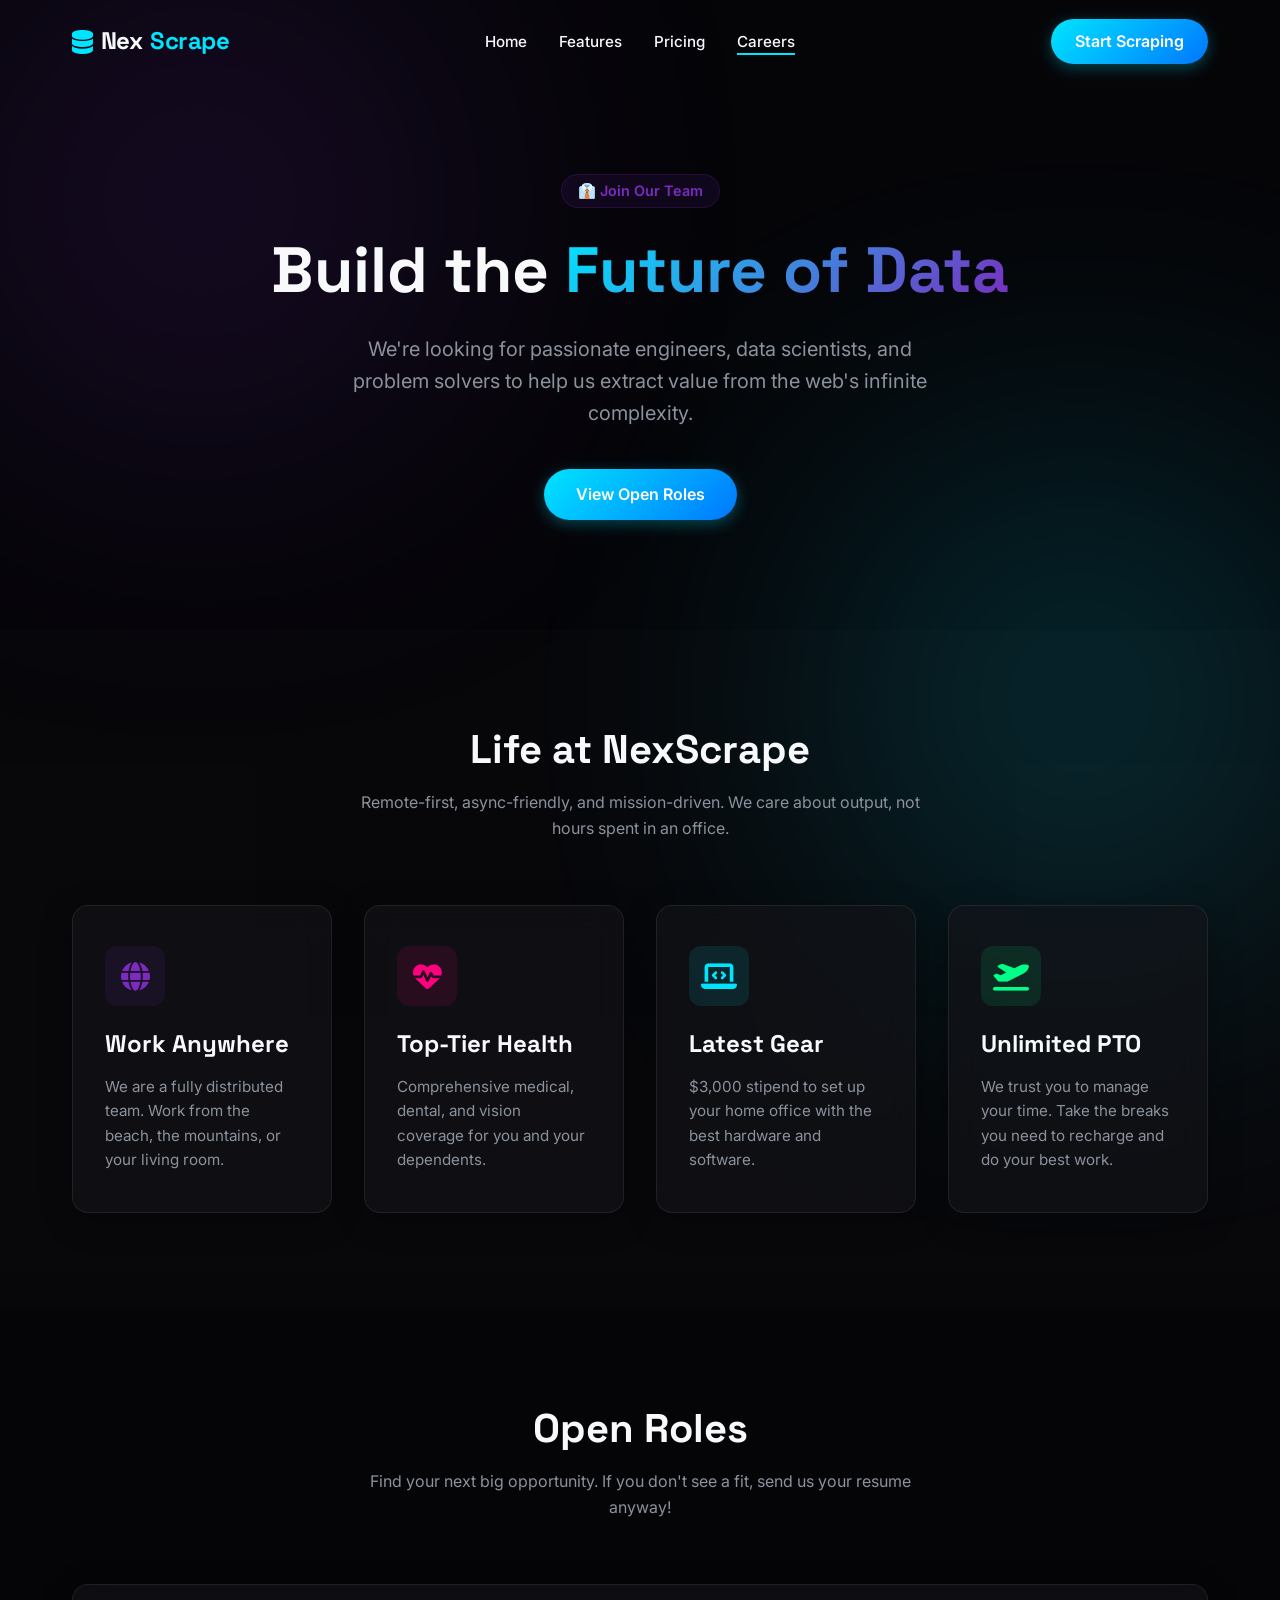
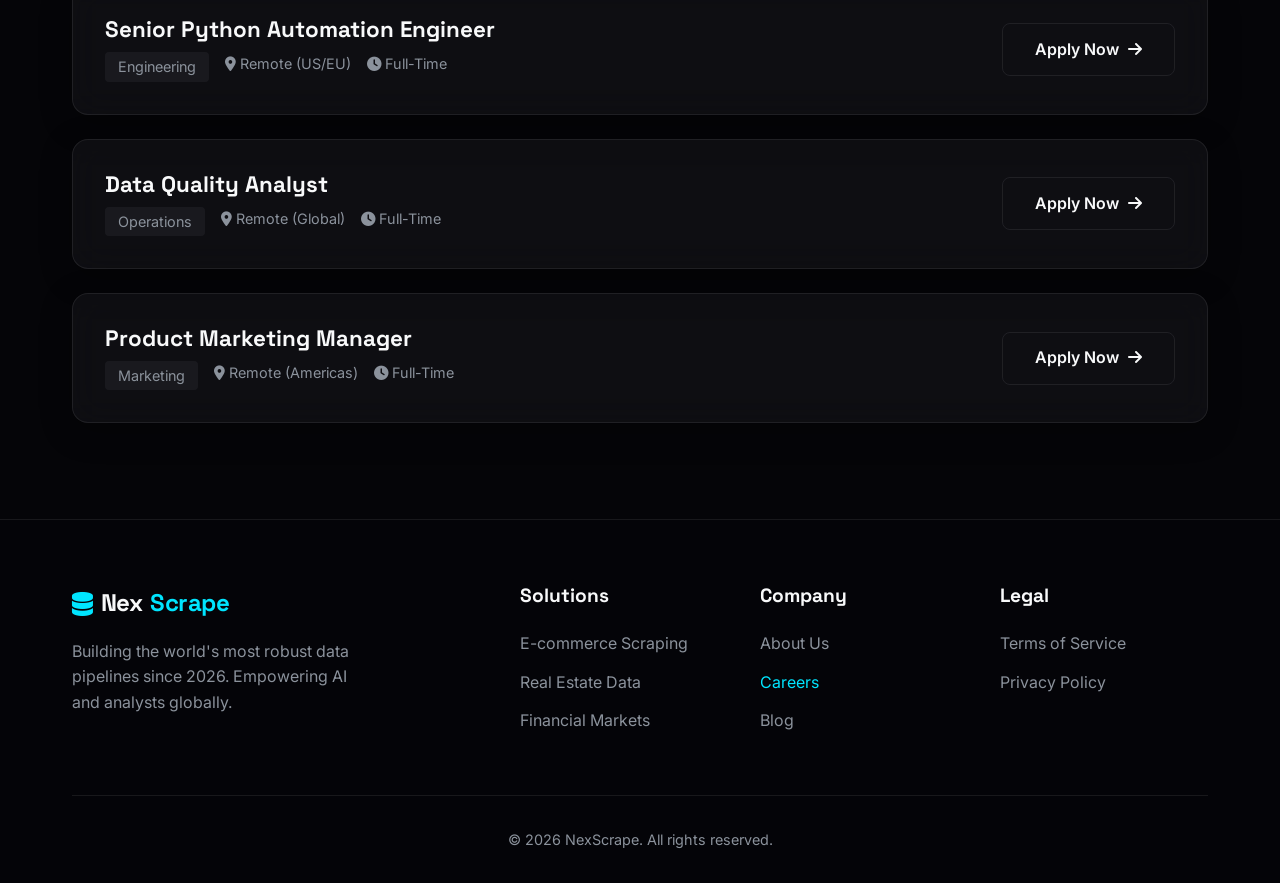
==== careers.html @ ecd779b0 "First Commit" ====
<!DOCTYPE html>
<html lang="en">
<head>
    <meta charset="UTF-8">
    <meta name="viewport" content="width=device-width, initial-scale=1.0">
    <title>Careers at NexScrape | Join the Data Revolution</title>
    <meta name="description" content="We are hiring. Join NexScrape to build the future of data extraction and web intelligence.">
    <link rel="stylesheet" href="styles.css">
    <link rel="stylesheet" href="https://cdnjs.cloudflare.com/ajax/libs/font-awesome/6.4.0/css/all.min.css">
</head>
<body>

    <!-- Navbar -->
    <nav class="navbar" id="navbar">
        <div class="container nav-container">
            <a href="index.html" class="logo">
                <i class="fa-solid fa-database" style="color: var(--primary);"></i>
                Nex<span>Scrape</span>
            </a>
            
            <ul class="nav-links" id="nav-links">
                <li><a href="index.html">Home</a></li>
                <li><a href="index.html#features">Features</a></li>
                <li><a href="index.html#pricing">Pricing</a></li>
                <li><a href="careers.html" class="active">Careers</a></li>
            </ul>

            <div class="nav-actions">
                <a href="index.html#contact" class="btn btn-primary">Start Scraping</a>
            </div>

            <button class="menu-btn" id="menu-btn">
                <i class="fa-solid fa-bars"></i>
            </button>
        </div>
    </nav>

    <!-- Careers Hero Section -->
    <section class="hero careers-hero">
        <div class="container">
            <div class="hero-content reveal">
                <div style="display: inline-block; padding: 0.3rem 1rem; border-radius: 20px; background: rgba(123, 44, 191, 0.1); color: var(--secondary); font-size: 0.9rem; margin-bottom: 1.5rem; font-weight: 600; border: 1px solid rgba(123, 44, 191, 0.2);">
                    👔 Join Our Team
                </div>
                <h1>Build the <span class="text-gradient">Future of Data</span></h1>
                <p>We're looking for passionate engineers, data scientists, and problem solvers to help us extract value from the web's infinite complexity.</p>
                <div class="hero-btns">
                    <a href="#open-positions" class="btn btn-primary">View Open Roles</a>
                </div>
            </div>
        </div>
    </section>

    <!-- Culture & Perks Section -->
    <section id="culture" style="background: rgba(255,255,255,0.01);">
        <div class="container">
            <div class="section-header reveal">
                <h2>Life at NexScrape</h2>
                <p>Remote-first, async-friendly, and mission-driven. We care about output, not hours spent in an office.</p>
            </div>
            
            <div class="perks-grid">
                <div class="feature-card glass reveal">
                    <div class="feature-icon" style="color: var(--secondary); background: rgba(123,44,191,0.1);">
                        <i class="fa-solid fa-globe"></i>
                    </div>
                    <h3>Work Anywhere</h3>
                    <p>We are a fully distributed team. Work from the beach, the mountains, or your living room.</p>
                </div>
                
                <div class="feature-card glass reveal" style="transition-delay: 0.1s;">
                    <div class="feature-icon" style="color: var(--accent); background: rgba(255,0,127,0.1);">
                        <i class="fa-solid fa-heart-pulse"></i>
                    </div>
                    <h3>Top-Tier Health</h3>
                    <p>Comprehensive medical, dental, and vision coverage for you and your dependents.</p>
                </div>
                
                <div class="feature-card glass reveal" style="transition-delay: 0.2s;">
                    <div class="feature-icon" style="color: var(--primary); background: rgba(0,229,255,0.1);">
                        <i class="fa-solid fa-laptop-code"></i>
                    </div>
                    <h3>Latest Gear</h3>
                    <p>$3,000 stipend to set up your home office with the best hardware and software.</p>
                </div>
                
                <div class="feature-card glass reveal" style="transition-delay: 0.3s;">
                    <div class="feature-icon" style="color: #00ff88; background: rgba(0,255,136,0.1);">
                        <i class="fa-solid fa-plane-departure"></i>
                    </div>
                    <h3>Unlimited PTO</h3>
                    <p>We trust you to manage your time. Take the breaks you need to recharge and do your best work.</p>
                </div>
            </div>
        </div>
    </section>

    <!-- Open Roles Section -->
    <section id="open-positions">
        <div class="container">
            <div class="section-header reveal">
                <h2>Open Roles</h2>
                <p>Find your next big opportunity. If you don't see a fit, send us your resume anyway!</p>
            </div>
            
            <div class="job-board">
                <!-- Job 1 -->
                <div class="glass job-card reveal">
                    <div class="job-info">
                        <h3>Senior Python Automation Engineer</h3>
                        <div class="job-meta">
                            <span class="job-tag">Engineering</span>
                            <span><i class="fa-solid fa-location-dot"></i> Remote (US/EU)</span>
                            <span><i class="fa-solid fa-clock"></i> Full-Time</span>
                        </div>
                    </div>
                    <div class="job-action">
                        <a href="#" class="btn btn-outline" style="border-radius: 8px;">Apply Now <i class="fa-solid fa-arrow-right" style="margin-left: 5px;"></i></a>
                    </div>
                </div>
                
                <!-- Job 2 -->
                <div class="glass job-card reveal" style="transition-delay: 0.1s;">
                    <div class="job-info">
                        <h3>Data Quality Analyst</h3>
                        <div class="job-meta">
                            <span class="job-tag">Operations</span>
                            <span><i class="fa-solid fa-location-dot"></i> Remote (Global)</span>
                            <span><i class="fa-solid fa-clock"></i> Full-Time</span>
                        </div>
                    </div>
                    <div class="job-action">
                        <a href="#" class="btn btn-outline" style="border-radius: 8px;">Apply Now <i class="fa-solid fa-arrow-right" style="margin-left: 5px;"></i></a>
                    </div>
                </div>

                <!-- Job 3 -->
                <div class="glass job-card reveal" style="transition-delay: 0.2s;">
                    <div class="job-info">
                        <h3>Product Marketing Manager</h3>
                        <div class="job-meta">
                            <span class="job-tag">Marketing</span>
                            <span><i class="fa-solid fa-location-dot"></i> Remote (Americas)</span>
                            <span><i class="fa-solid fa-clock"></i> Full-Time</span>
                        </div>
                    </div>
                    <div class="job-action">
                        <a href="#" class="btn btn-outline" style="border-radius: 8px;">Apply Now <i class="fa-solid fa-arrow-right" style="margin-left: 5px;"></i></a>
                    </div>
                </div>
            </div>
        </div>
    </section>

    <!-- Footer -->
    <footer style="margin-top: 0;">
        <div class="container">
            <div class="footer-grid">
                <div class="footer-col">
                    <a href="index.html" class="logo" style="margin-bottom: 1rem; display: inline-flex;">
                        <i class="fa-solid fa-database" style="color: var(--primary);"></i>
                        Nex<span>Scrape</span>
                    </a>
                    <p>Building the world's most robust data pipelines since 2026. Empowering AI and analysts globally.</p>
                </div>
                <div class="footer-col">
                    <h4>Solutions</h4>
                    <ul>
                        <li><a href="#">E-commerce Scraping</a></li>
                        <li><a href="#">Real Estate Data</a></li>
                        <li><a href="#">Financial Markets</a></li>
                    </ul>
                </div>
                <div class="footer-col">
                    <h4>Company</h4>
                    <ul>
                        <li><a href="index.html#features">About Us</a></li>
                        <li><a href="careers.html" style="color: var(--primary);">Careers</a></li>
                        <li><a href="#">Blog</a></li>
                    </ul>
                </div>
                <div class="footer-col">
                    <h4>Legal</h4>
                    <ul>
                        <li><a href="#">Terms of Service</a></li>
                        <li><a href="#">Privacy Policy</a></li>
                    </ul>
                </div>
            </div>
            <div class="footer-bottom">
                &copy; 2026 NexScrape. All rights reserved.
            </div>
        </div>
    </footer>

    <script src="script.js"></script>
</body>
</html>
---- styles.css ----
@import url('https://fonts.googleapis.com/css2?family=Inter:wght@300;400;500;600&family=Space+Grotesk:wght@400;600;700&display=swap');

:root {
    --bg-color: #050508;
    --surface-color: #111116;
    --primary: #00e5ff;
    --secondary: #7b2cbf;
    --accent: #ff007f;
    --text-main: #f8f9fa;
    --text-muted: #8b929c;
    --glass-bg: rgba(20, 20, 25, 0.6);
    --glass-border: rgba(255, 255, 255, 0.08);
    --transition: cubic-bezier(0.25, 0.46, 0.45, 0.94);
}

* {
    margin: 0;
    padding: 0;
    box-sizing: border-box;
}

html {
    scroll-behavior: smooth;
    font-size: 16px;
}

body {
    font-family: 'Inter', sans-serif;
    background-color: var(--bg-color);
    color: var(--text-main);
    line-height: 1.6;
    overflow-x: hidden;
    position: relative;
}

/* Background Gradients */
body::before, body::after {
    content: '';
    position: fixed;
    width: 600px;
    height: 600px;
    border-radius: 50%;
    filter: blur(150px);
    z-index: -1;
    opacity: 0.4;
    animation: drift 20s infinite alternate;
}

body::before {
    top: -100px;
    left: -100px;
    background: radial-gradient(circle, var(--secondary), transparent 70%);
}

body::after {
    bottom: -100px;
    right: -100px;
    background: radial-gradient(circle, var(--primary), transparent 70%);
    animation-delay: -10s;
}

@keyframes drift {
    0% { transform: translate(0, 0) scale(1); }
    100% { transform: translate(50px, 50px) scale(1.1); }
}

h1, h2, h3, h4, .font-heading {
    font-family: 'Space Grotesk', sans-serif;
    font-weight: 700;
    line-height: 1.2;
}

a {
    color: inherit;
    text-decoration: none;
    transition: color 0.3s ease;
}

ul {
    list-style: none;
}

.container {
    width: 100%;
    max-width: 1200px;
    margin: 0 auto;
    padding: 0 2rem;
}

/* Utilities */
.text-gradient {
    background: linear-gradient(135deg, var(--primary), var(--secondary));
    -webkit-background-clip: text;
    -webkit-text-fill-color: transparent;
    background-clip: text;
}

.text-gradient-alt {
    background: linear-gradient(135deg, var(--accent), var(--secondary));
    -webkit-background-clip: text;
    -webkit-text-fill-color: transparent;
    background-clip: text;
}

.glass {
    background: var(--glass-bg);
    backdrop-filter: blur(16px);
    -webkit-backdrop-filter: blur(16px);
    border: 1px solid var(--glass-border);
    border-radius: 16px;
    box-shadow: 0 8px 32px rgba(0, 0, 0, 0.3);
}

.reveal {
    opacity: 0;
    transform: translateY(40px);
    transition: all 0.8s var(--transition);
}

.reveal.active {
    opacity: 1;
    transform: translateY(0);
}

/* Navbar */
.navbar {
    position: fixed;
    top: 0;
    left: 0;
    width: 100%;
    padding: 1.2rem 0;
    z-index: 1000;
    transition: all 0.3s ease;
}

.navbar.scrolled {
    background: rgba(5, 5, 8, 0.85);
    backdrop-filter: blur(10px);
    border-bottom: 1px solid var(--glass-border);
    padding: 1rem 0;
}

.nav-container {
    display: flex;
    justify-content: space-between;
    align-items: center;
}

.logo {
    font-size: 1.5rem;
    font-weight: 700;
    font-family: 'Space Grotesk', sans-serif;
    display: flex;
    align-items: center;
    gap: 0.5rem;
    letter-spacing: -0.5px;
}

.logo span {
    color: var(--primary);
}

.nav-links {
    display: flex;
    gap: 2rem;
}

.nav-links a {
    font-size: 0.95rem;
    font-weight: 500;
    position: relative;
}

.nav-links a::after {
    content: '';
    position: absolute;
    bottom: -4px;
    left: 0;
    width: 0;
    height: 2px;
    background: var(--primary);
    transition: width 0.3s ease;
}

.nav-links a:hover::after, .nav-links a.active::after {
    width: 100%;
}

.nav-actions .btn {
    padding: 0.6rem 1.5rem;
}

.btn {
    display: inline-block;
    padding: 0.8rem 2rem;
    border-radius: 50px;
    font-weight: 600;
    font-family: 'Inter', sans-serif;
    cursor: pointer;
    transition: all 0.3s ease;
    border: none;
    outline: none;
}

.btn-primary {
    background: linear-gradient(135deg, var(--primary), #0077ff);
    color: #fff;
    box-shadow: 0 4px 15px rgba(0, 229, 255, 0.3);
}

.btn-primary:hover {
    transform: translateY(-2px);
    box-shadow: 0 8px 25px rgba(0, 229, 255, 0.5);
}

.btn-outline {
    background: transparent;
    color: var(--text-main);
    border: 1px solid var(--glass-border);
}

.btn-outline:hover {
    background: rgba(255, 255, 255, 0.05);
    border-color: var(--primary);
}

/* Mobile Menu Button */
.menu-btn {
    display: none;
    background: none;
    border: none;
    color: var(--text-main);
    font-size: 1.5rem;
    cursor: pointer;
}

/* Section Spacing */
section {
    padding: 6rem 0;
    position: relative;
}

/* Hero Section */
.hero {
    min-height: 100vh;
    display: flex;
    align-items: center;
    padding-top: 8rem;
    text-align: center;
}

.hero-content {
    max-width: 800px;
    margin: 0 auto;
}

.hero h1 {
    font-size: 4rem;
    margin-bottom: 1.5rem;
}

.hero p {
    font-size: 1.25rem;
    color: var(--text-muted);
    margin-bottom: 2.5rem;
    max-width: 600px;
    margin-inline: auto;
}

.hero-btns {
    display: flex;
    gap: 1rem;
    justify-content: center;
}

/* Features Grid */
.section-header {
    text-align: center;
    margin-bottom: 4rem;
}

.section-header h2 {
    font-size: 2.5rem;
    margin-bottom: 1rem;
}

.section-header p {
    color: var(--text-muted);
    max-width: 600px;
    margin: 0 auto;
}

.grid {
    display: grid;
    grid-template-columns: repeat(auto-fit, minmax(300px, 1fr));
    gap: 2rem;
}

.feature-card {
    padding: 2.5rem 2rem;
    transition: transform 0.3s ease, box-shadow 0.3s ease;
}

.feature-card:hover {
    transform: translateY(-10px);
    box-shadow: 0 10px 30px rgba(0, 0, 0, 0.4);
    border-color: rgba(0, 229, 255, 0.3);
}

.feature-icon {
    width: 60px;
    height: 60px;
    background: rgba(0, 229, 255, 0.1);
    border-radius: 12px;
    display: flex;
    align-items: center;
    justify-content: center;
    font-size: 1.8rem;
    color: var(--primary);
    margin-bottom: 1.5rem;
}

.feature-card h3 {
    font-size: 1.5rem;
    margin-bottom: 1rem;
}

.feature-card p {
    color: var(--text-muted);
    font-size: 0.95rem;
}

/* Pricing Section */
.pricing-card {
    padding: 3rem 2rem;
    display: flex;
    flex-direction: column;
    position: relative;
    overflow: hidden;
}

.pricing-card.popular {
    transform: scale(1.05);
    border-color: var(--secondary);
    box-shadow: 0 0 30px rgba(123, 44, 191, 0.2);
}

.pricing-badge {
    position: absolute;
    top: 1rem;
    right: 1rem;
    background: linear-gradient(135deg, var(--secondary), var(--accent));
    padding: 0.3rem 1rem;
    border-radius: 20px;
    font-size: 0.8rem;
    font-weight: 600;
}

.pricing-header {
    text-align: center;
    border-bottom: 1px solid var(--glass-border);
    padding-bottom: 2rem;
    margin-bottom: 2rem;
}

.price {
    font-size: 3rem;
    font-family: 'Space Grotesk', sans-serif;
    font-weight: 700;
    margin: 1rem 0;
}

.price span {
    font-size: 1rem;
    color: var(--text-muted);
}

.pricing-features {
    flex-grow: 1;
    margin-bottom: 2rem;
}

.pricing-features li {
    display: flex;
    align-items: center;
    gap: 0.8rem;
    margin-bottom: 1rem;
    color: var(--text-muted);
}

.pricing-features li i {
    color: var(--primary);
}

.pricing-card .btn {
    width: 100%;
}

/* Footer */
footer {
    border-top: 1px solid var(--glass-border);
    padding: 4rem 0 2rem;
    background: rgba(5, 5, 8, 0.5);
}

.footer-grid {
    display: grid;
    grid-template-columns: 2fr 1fr 1fr 1fr;
    gap: 2rem;
    margin-bottom: 3rem;
}

.footer-col h4 {
    font-size: 1.2rem;
    margin-bottom: 1.5rem;
}

.footer-col p {
    color: var(--text-muted);
    margin-bottom: 1rem;
    max-width: 300px;
}

.footer-col ul li {
    margin-bottom: 0.8rem;
}

.footer-col ul a {
    color: var(--text-muted);
}

.footer-col ul a:hover {
    color: var(--primary);
}

.footer-bottom {
    text-align: center;
    padding-top: 2rem;
    border-top: 1px solid var(--glass-border);
    color: var(--text-muted);
    font-size: 0.9rem;
}

/* Careers Specific Styles */
.careers-hero {
    min-height: 70vh;
    padding-top: 10rem;
}

.perks-grid {
    display: grid;
    grid-template-columns: repeat(auto-fit, minmax(250px, 1fr));
    gap: 2rem;
}

.job-board {
    display: flex;
    flex-direction: column;
    gap: 1.5rem;
}

.job-card {
    display: flex;
    justify-content: space-between;
    align-items: center;
    padding: 2rem;
    transition: all 0.3s ease;
}

.job-card:hover {
    border-color: var(--primary);
    transform: translateX(10px);
}

.job-info h3 {
    font-size: 1.4rem;
    margin-bottom: 0.5rem;
}

.job-meta {
    display: flex;
    gap: 1rem;
    color: var(--text-muted);
    font-size: 0.9rem;
}

.job-tag {
    background: rgba(255, 255, 255, 0.05);
    padding: 0.2rem 0.8rem;
    border-radius: 4px;
}

/* Mobile Responsive */
@media (max-width: 768px) {
    .menu-btn {
        display: block;
    }
    
    .nav-links, .nav-actions {
        display: none;
    }
    
    .hero h1 {
        font-size: 2.8rem;
    }
    
    .footer-grid {
        grid-template-columns: 1fr 1fr;
    }
    
    .pricing-card.popular {
        transform: none;
    }
    
    .job-card {
        flex-direction: column;
        align-items: flex-start;
        gap: 1.5rem;
    }
}

@media (max-width: 480px) {
    .footer-grid {
        grid-template-columns: 1fr;
    }
    
    .hero-btns {
        flex-direction: column;
    }
}
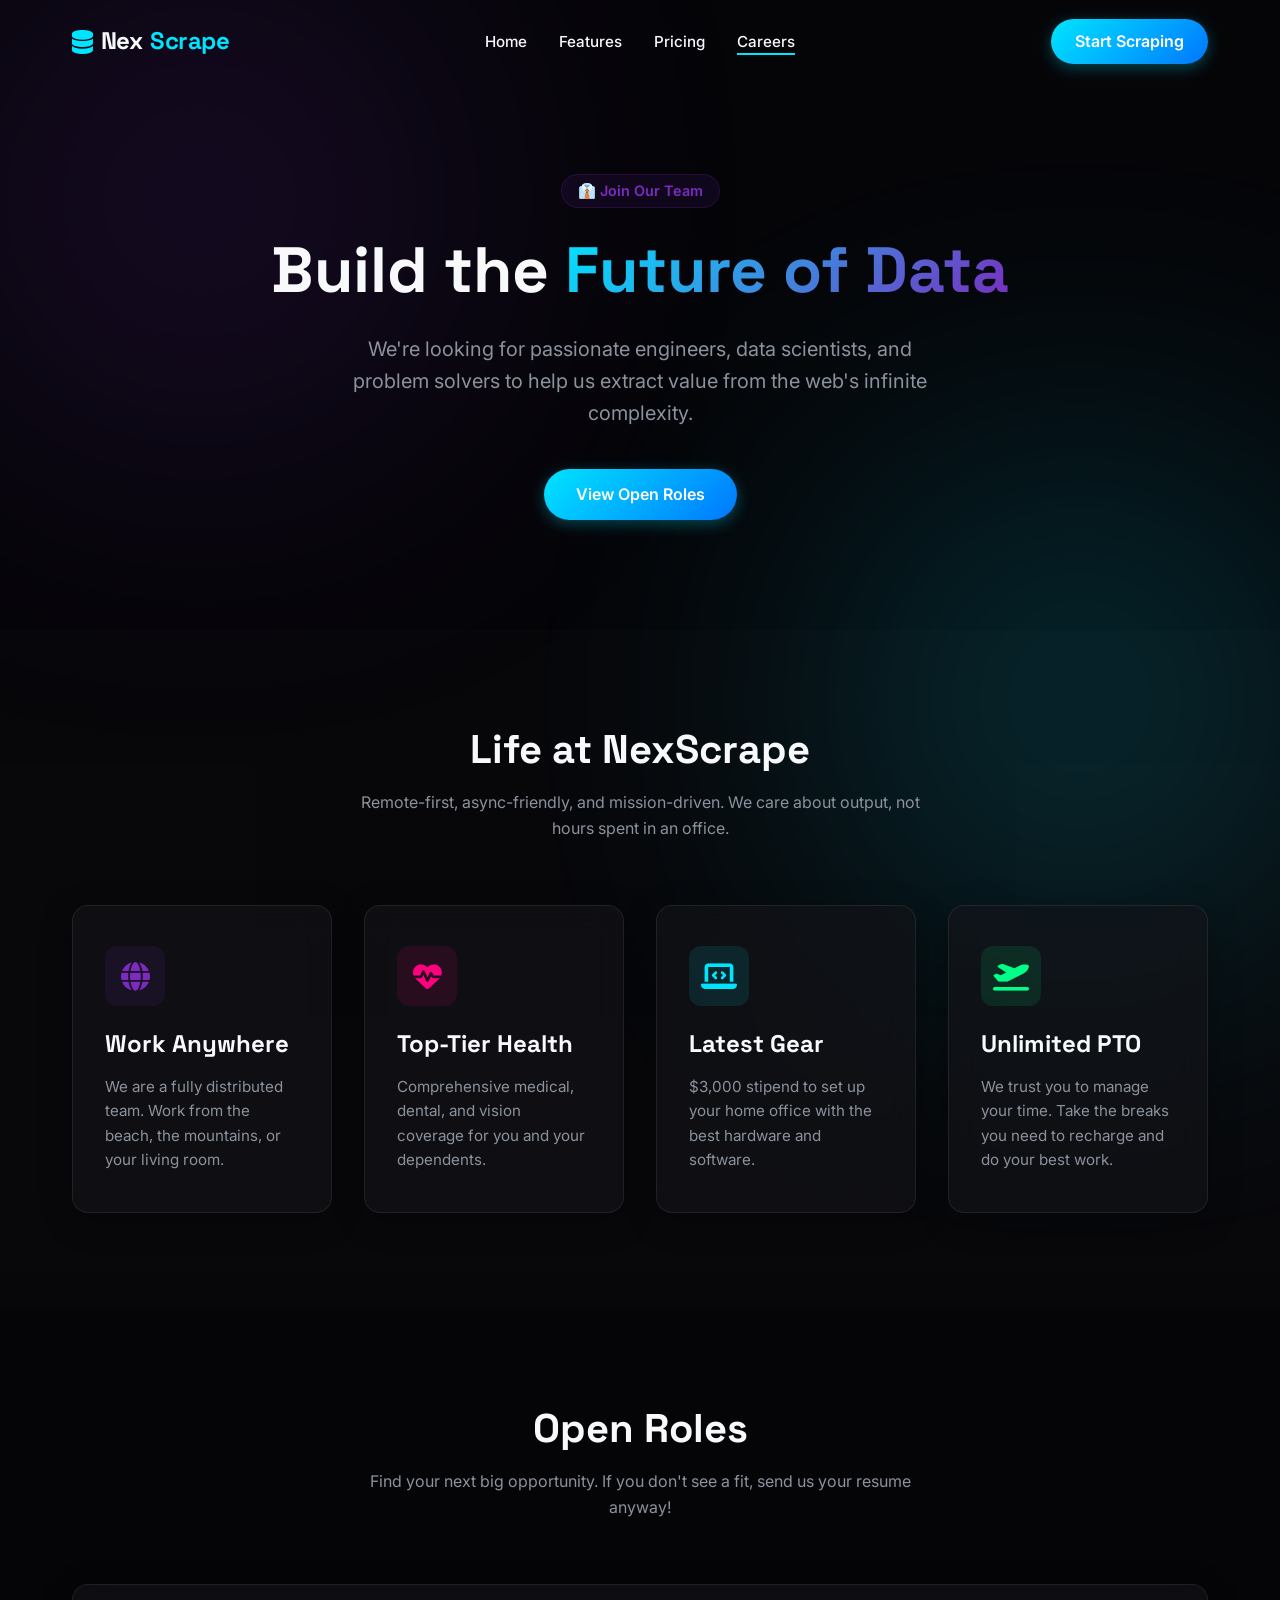
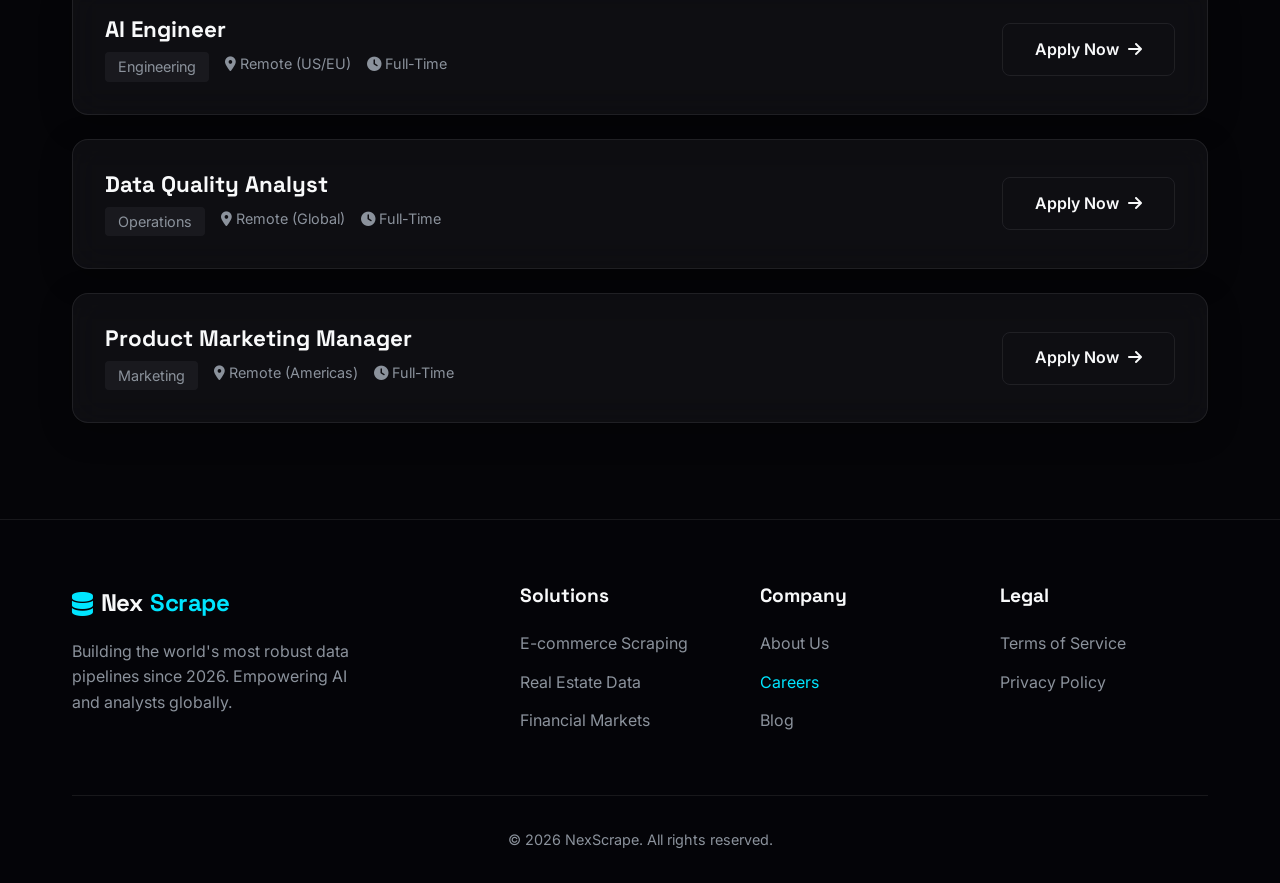
==== commit 7d442b8a: "Carrer Changes done" ====
--- a/careers.html
+++ b/careers.html
@@ -1,13 +1,16 @@
 <!DOCTYPE html>
 <html lang="en">
+
 <head>
     <meta charset="UTF-8">
     <meta name="viewport" content="width=device-width, initial-scale=1.0">
     <title>Careers at NexScrape | Join the Data Revolution</title>
-    <meta name="description" content="We are hiring. Join NexScrape to build the future of data extraction and web intelligence.">
+    <meta name="description"
+        content="We are hiring. Join NexScrape to build the future of data extraction and web intelligence.">
     <link rel="stylesheet" href="styles.css">
     <link rel="stylesheet" href="https://cdnjs.cloudflare.com/ajax/libs/font-awesome/6.4.0/css/all.min.css">
 </head>
+
 <body>
 
     <!-- Navbar -->
@@ -17,7 +20,7 @@
                 <i class="fa-solid fa-database" style="color: var(--primary);"></i>
                 Nex<span>Scrape</span>
             </a>
-            
+
             <ul class="nav-links" id="nav-links">
                 <li><a href="index.html">Home</a></li>
                 <li><a href="index.html#features">Features</a></li>
@@ -39,11 +42,13 @@
     <section class="hero careers-hero">
         <div class="container">
             <div class="hero-content reveal">
-                <div style="display: inline-block; padding: 0.3rem 1rem; border-radius: 20px; background: rgba(123, 44, 191, 0.1); color: var(--secondary); font-size: 0.9rem; margin-bottom: 1.5rem; font-weight: 600; border: 1px solid rgba(123, 44, 191, 0.2);">
+                <div
+                    style="display: inline-block; padding: 0.3rem 1rem; border-radius: 20px; background: rgba(123, 44, 191, 0.1); color: var(--secondary); font-size: 0.9rem; margin-bottom: 1.5rem; font-weight: 600; border: 1px solid rgba(123, 44, 191, 0.2);">
                     👔 Join Our Team
                 </div>
                 <h1>Build the <span class="text-gradient">Future of Data</span></h1>
-                <p>We're looking for passionate engineers, data scientists, and problem solvers to help us extract value from the web's infinite complexity.</p>
+                <p>We're looking for passionate engineers, data scientists, and problem solvers to help us extract value
+                    from the web's infinite complexity.</p>
                 <div class="hero-btns">
                     <a href="#open-positions" class="btn btn-primary">View Open Roles</a>
                 </div>
@@ -56,9 +61,10 @@
         <div class="container">
             <div class="section-header reveal">
                 <h2>Life at NexScrape</h2>
-                <p>Remote-first, async-friendly, and mission-driven. We care about output, not hours spent in an office.</p>
-            </div>
-            
+                <p>Remote-first, async-friendly, and mission-driven. We care about output, not hours spent in an office.
+                </p>
+            </div>
+
             <div class="perks-grid">
                 <div class="feature-card glass reveal">
                     <div class="feature-icon" style="color: var(--secondary); background: rgba(123,44,191,0.1);">
@@ -67,7 +73,7 @@
                     <h3>Work Anywhere</h3>
                     <p>We are a fully distributed team. Work from the beach, the mountains, or your living room.</p>
                 </div>
-                
+
                 <div class="feature-card glass reveal" style="transition-delay: 0.1s;">
                     <div class="feature-icon" style="color: var(--accent); background: rgba(255,0,127,0.1);">
                         <i class="fa-solid fa-heart-pulse"></i>
@@ -75,7 +81,7 @@
                     <h3>Top-Tier Health</h3>
                     <p>Comprehensive medical, dental, and vision coverage for you and your dependents.</p>
                 </div>
-                
+
                 <div class="feature-card glass reveal" style="transition-delay: 0.2s;">
                     <div class="feature-icon" style="color: var(--primary); background: rgba(0,229,255,0.1);">
                         <i class="fa-solid fa-laptop-code"></i>
@@ -83,7 +89,7 @@
                     <h3>Latest Gear</h3>
                     <p>$3,000 stipend to set up your home office with the best hardware and software.</p>
                 </div>
-                
+
                 <div class="feature-card glass reveal" style="transition-delay: 0.3s;">
                     <div class="feature-icon" style="color: #00ff88; background: rgba(0,255,136,0.1);">
                         <i class="fa-solid fa-plane-departure"></i>
@@ -102,12 +108,12 @@
                 <h2>Open Roles</h2>
                 <p>Find your next big opportunity. If you don't see a fit, send us your resume anyway!</p>
             </div>
-            
+
             <div class="job-board">
                 <!-- Job 1 -->
                 <div class="glass job-card reveal">
                     <div class="job-info">
-                        <h3>Senior Python Automation Engineer</h3>
+                        <h3>AI Engineer</h3>
                         <div class="job-meta">
                             <span class="job-tag">Engineering</span>
                             <span><i class="fa-solid fa-location-dot"></i> Remote (US/EU)</span>
@@ -115,10 +121,11 @@
                         </div>
                     </div>
                     <div class="job-action">
-                        <a href="#" class="btn btn-outline" style="border-radius: 8px;">Apply Now <i class="fa-solid fa-arrow-right" style="margin-left: 5px;"></i></a>
-                    </div>
-                </div>
-                
+                        <a href="#" class="btn btn-outline" style="border-radius: 8px;">Apply Now <i
+                                class="fa-solid fa-arrow-right" style="margin-left: 5px;"></i></a>
+                    </div>
+                </div>
+
                 <!-- Job 2 -->
                 <div class="glass job-card reveal" style="transition-delay: 0.1s;">
                     <div class="job-info">
@@ -130,7 +137,8 @@
                         </div>
                     </div>
                     <div class="job-action">
-                        <a href="#" class="btn btn-outline" style="border-radius: 8px;">Apply Now <i class="fa-solid fa-arrow-right" style="margin-left: 5px;"></i></a>
+                        <a href="#" class="btn btn-outline" style="border-radius: 8px;">Apply Now <i
+                                class="fa-solid fa-arrow-right" style="margin-left: 5px;"></i></a>
                     </div>
                 </div>
 
@@ -145,7 +153,8 @@
                         </div>
                     </div>
                     <div class="job-action">
-                        <a href="#" class="btn btn-outline" style="border-radius: 8px;">Apply Now <i class="fa-solid fa-arrow-right" style="margin-left: 5px;"></i></a>
+                        <a href="#" class="btn btn-outline" style="border-radius: 8px;">Apply Now <i
+                                class="fa-solid fa-arrow-right" style="margin-left: 5px;"></i></a>
                     </div>
                 </div>
             </div>
@@ -161,7 +170,8 @@
                         <i class="fa-solid fa-database" style="color: var(--primary);"></i>
                         Nex<span>Scrape</span>
                     </a>
-                    <p>Building the world's most robust data pipelines since 2026. Empowering AI and analysts globally.</p>
+                    <p>Building the world's most robust data pipelines since 2026. Empowering AI and analysts globally.
+                    </p>
                 </div>
                 <div class="footer-col">
                     <h4>Solutions</h4>
@@ -195,4 +205,5 @@
 
     <script src="script.js"></script>
 </body>
-</html>
+
+</html>
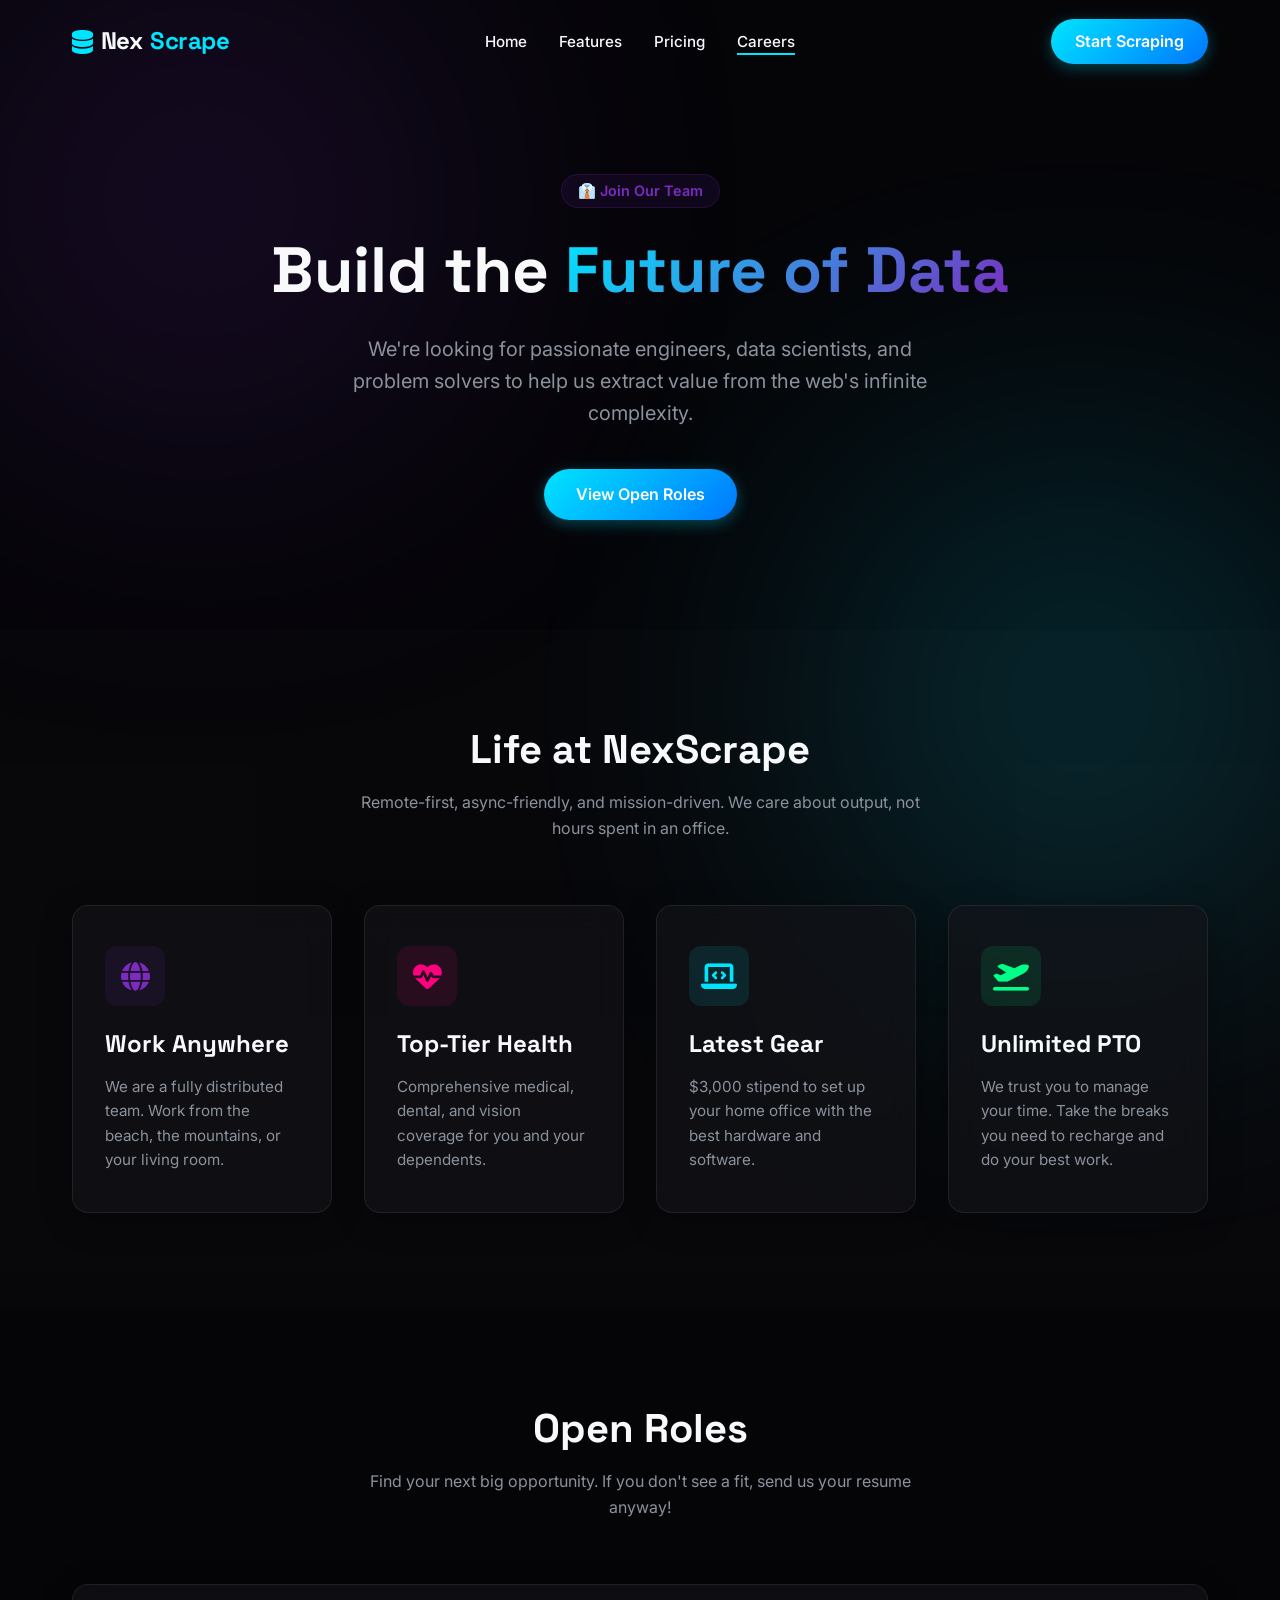
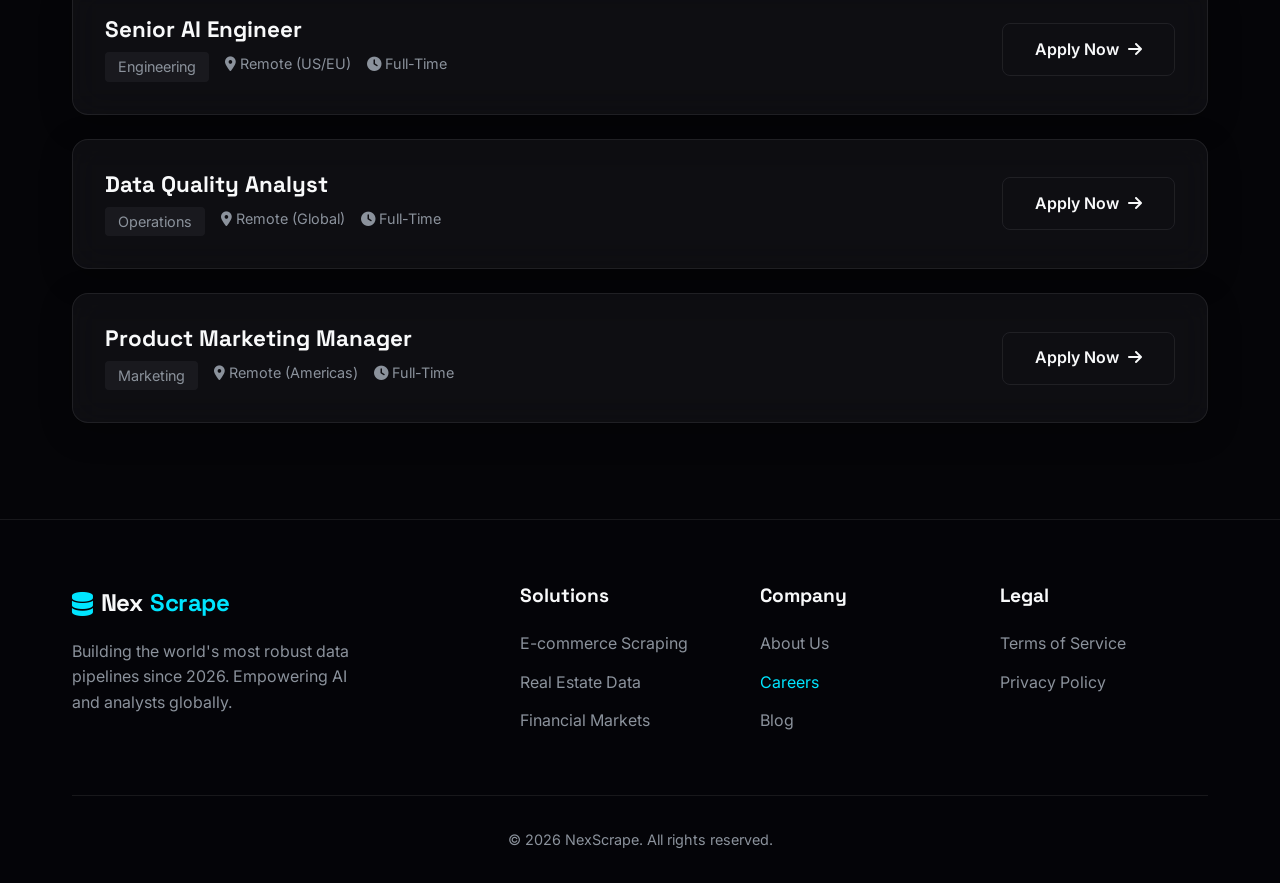
==== commit d0366ab2: "2nd Carrer Change Done" ====
--- a/careers.html
+++ b/careers.html
@@ -113,7 +113,7 @@
                 <!-- Job 1 -->
                 <div class="glass job-card reveal">
                     <div class="job-info">
-                        <h3>AI Engineer</h3>
+                        <h3>Senior AI Engineer</h3>
                         <div class="job-meta">
                             <span class="job-tag">Engineering</span>
                             <span><i class="fa-solid fa-location-dot"></i> Remote (US/EU)</span>
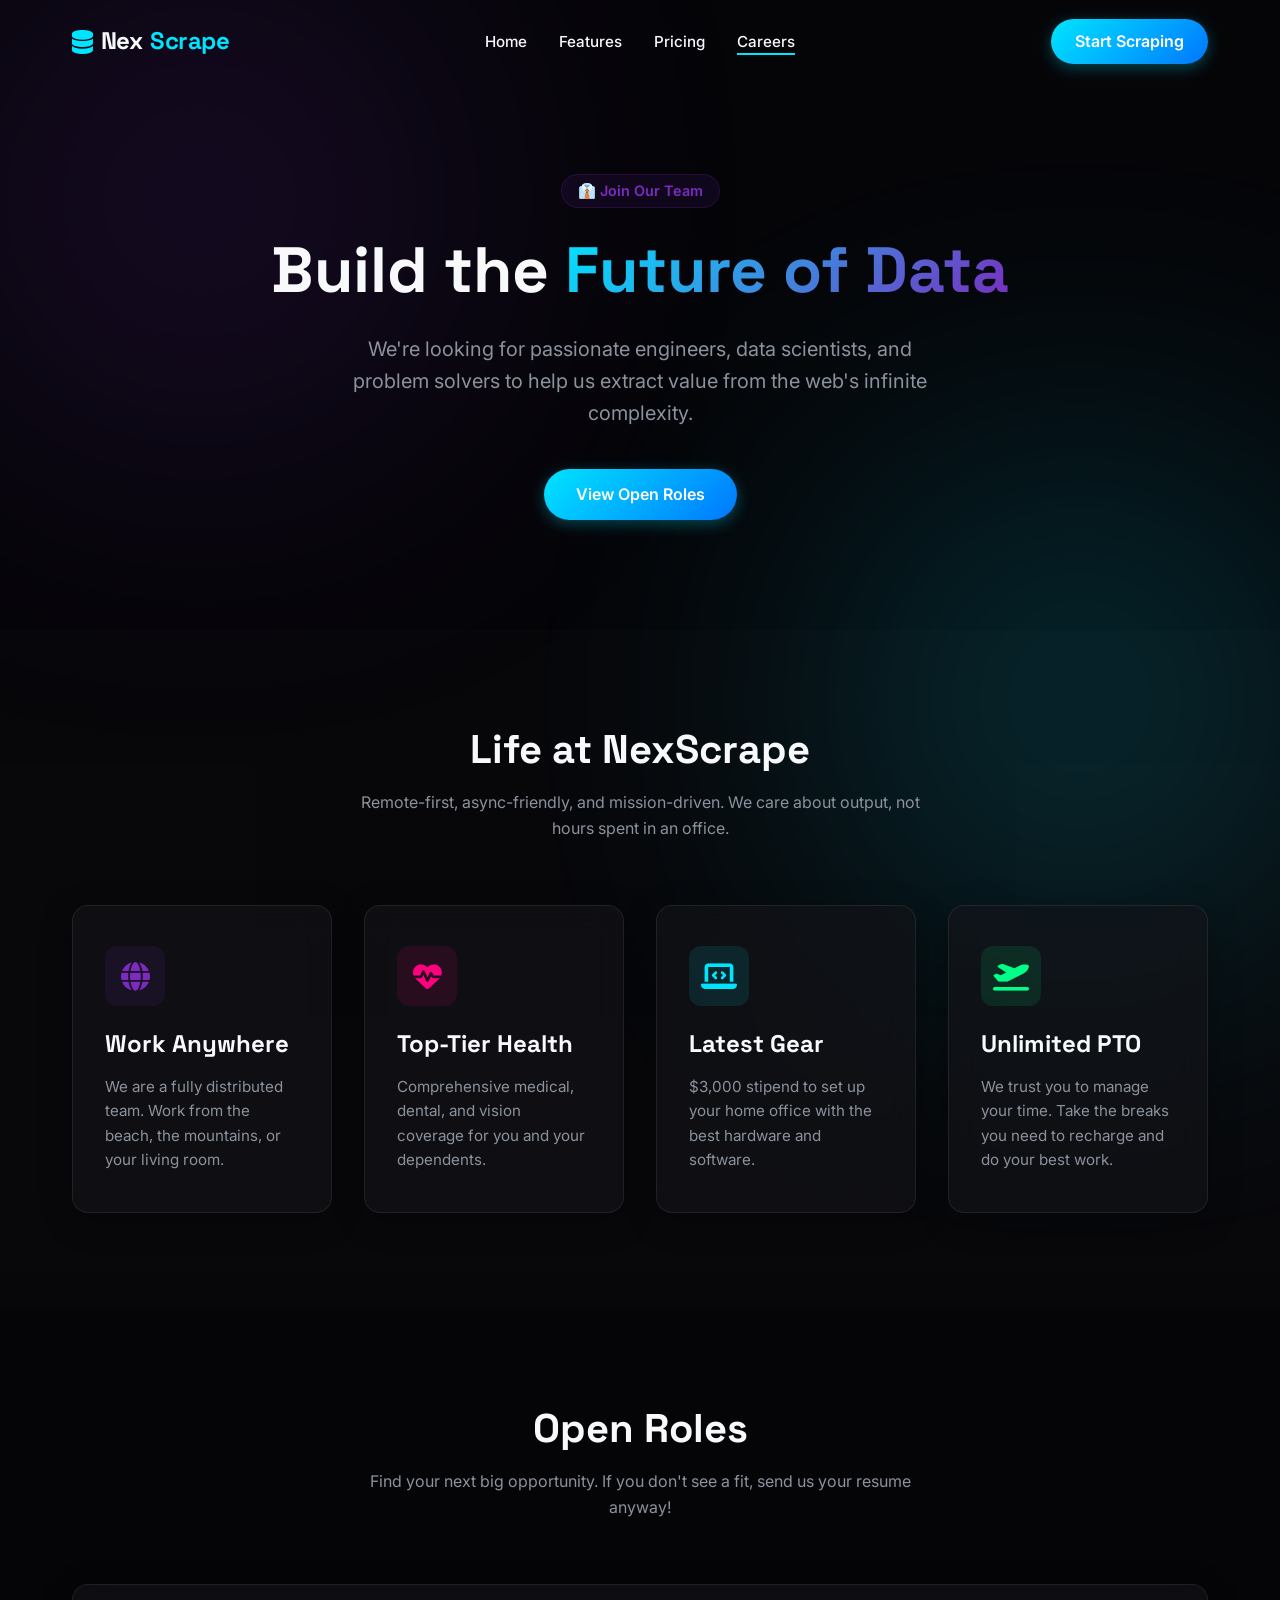
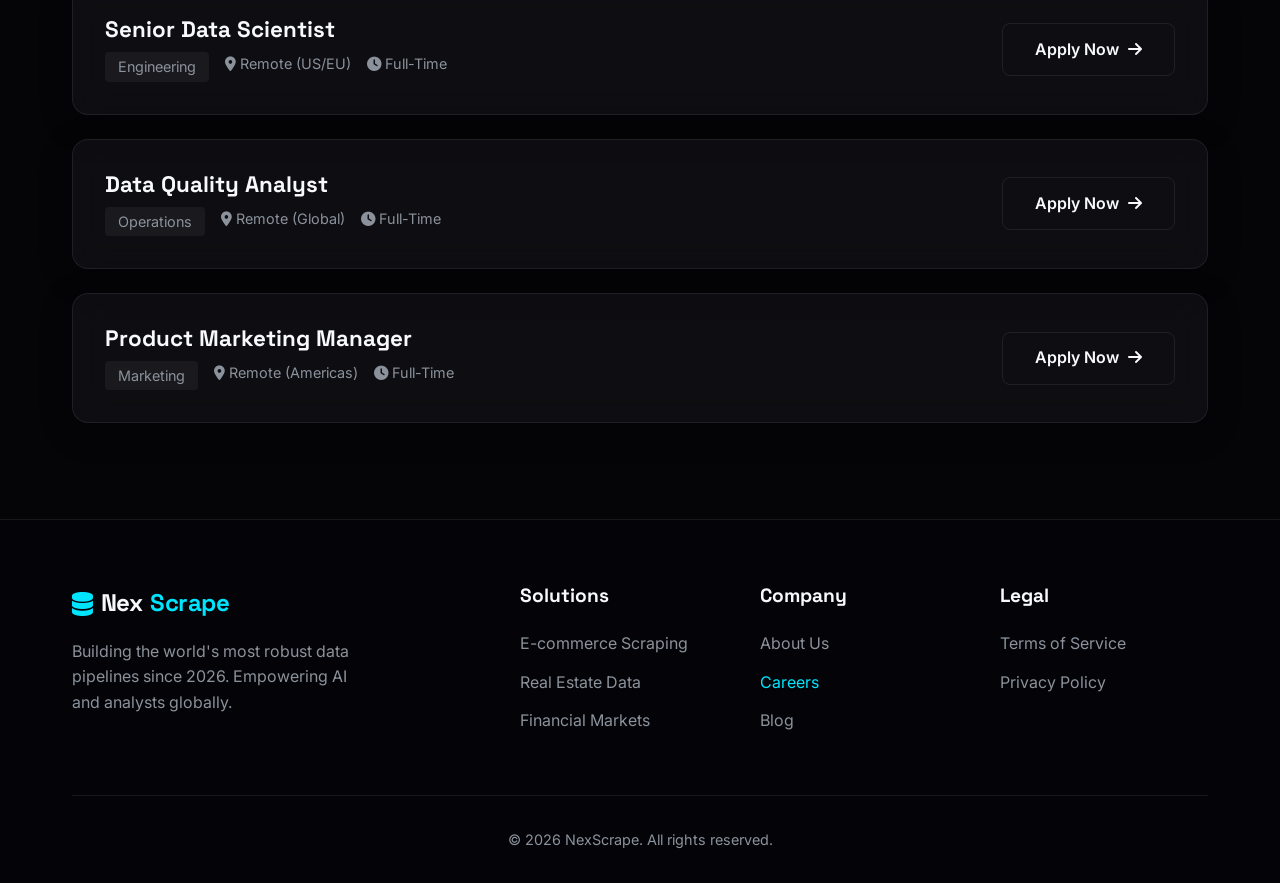
==== commit 5adfb785: "3rd Career Change Done" ====
--- a/careers.html
+++ b/careers.html
@@ -113,7 +113,7 @@
                 <!-- Job 1 -->
                 <div class="glass job-card reveal">
                     <div class="job-info">
-                        <h3>Senior AI Engineer</h3>
+                        <h3>Senior Data Scientist</h3>
                         <div class="job-meta">
                             <span class="job-tag">Engineering</span>
                             <span><i class="fa-solid fa-location-dot"></i> Remote (US/EU)</span>
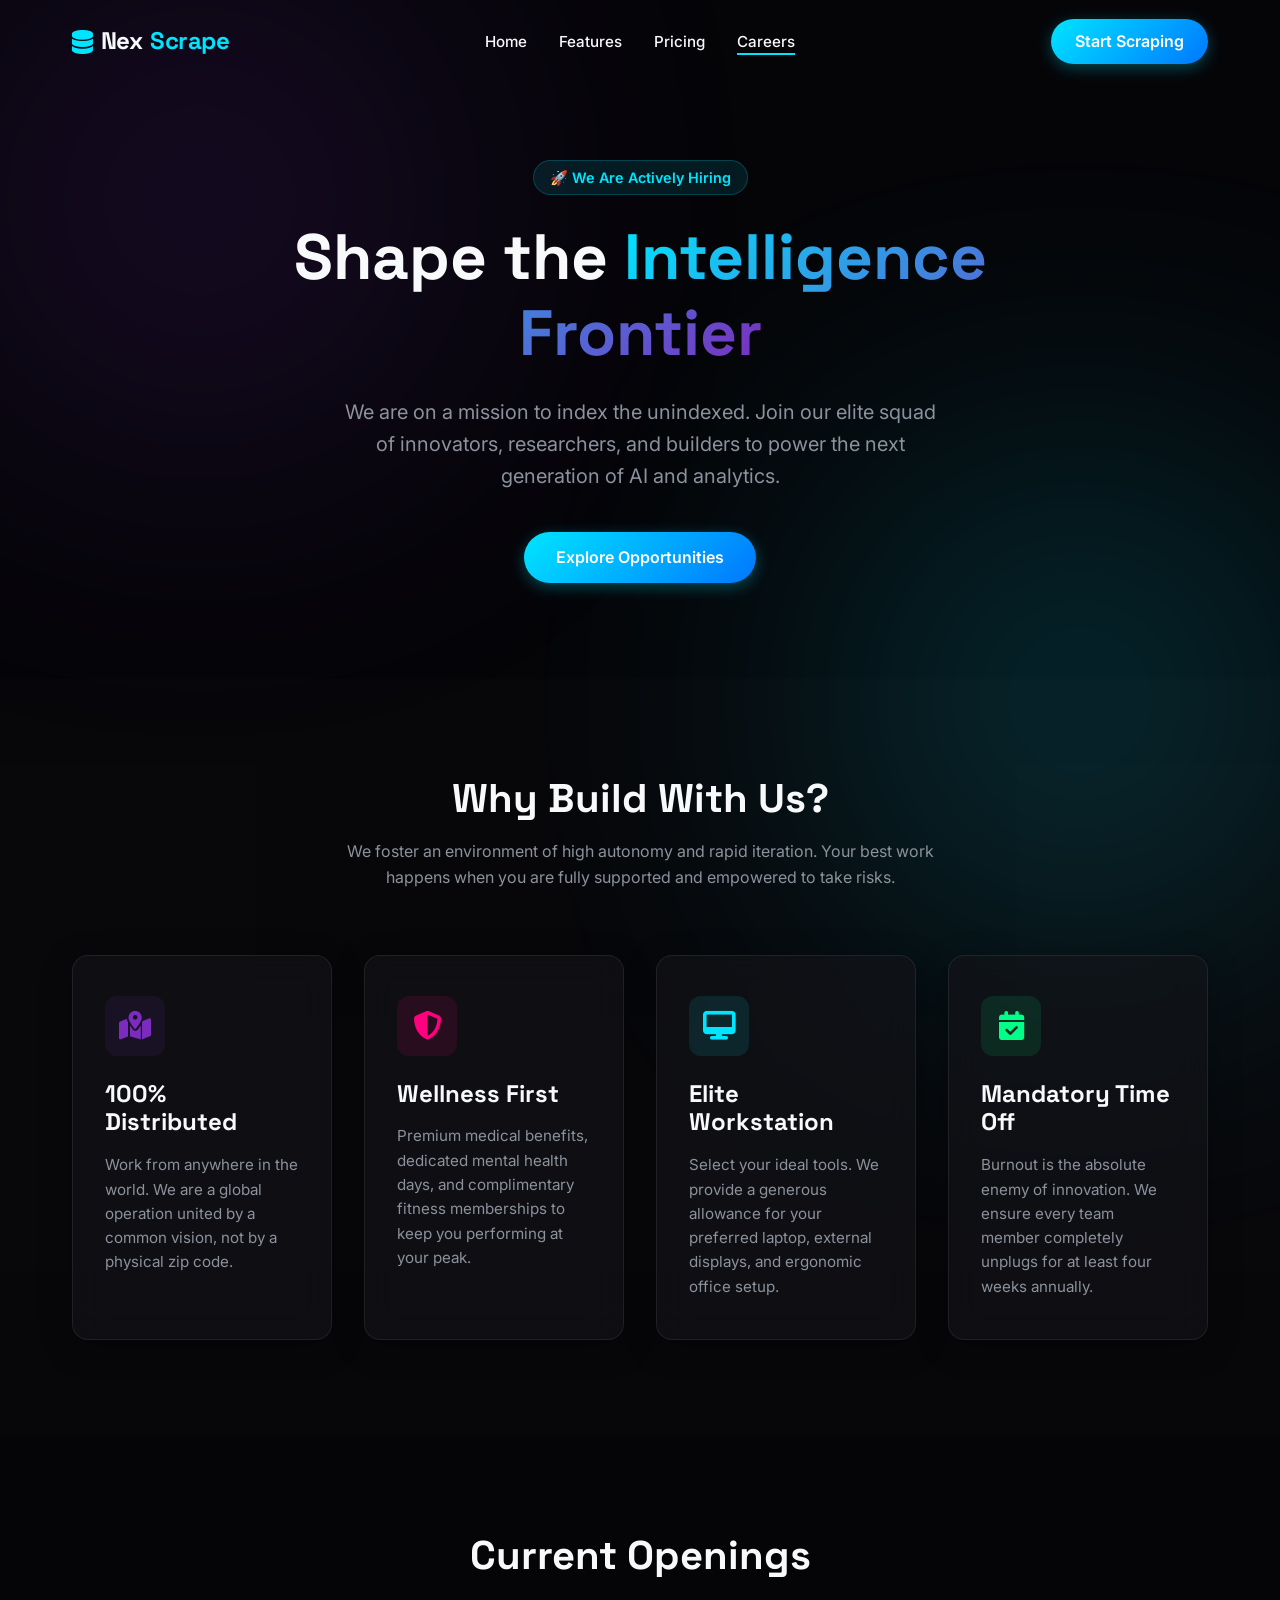
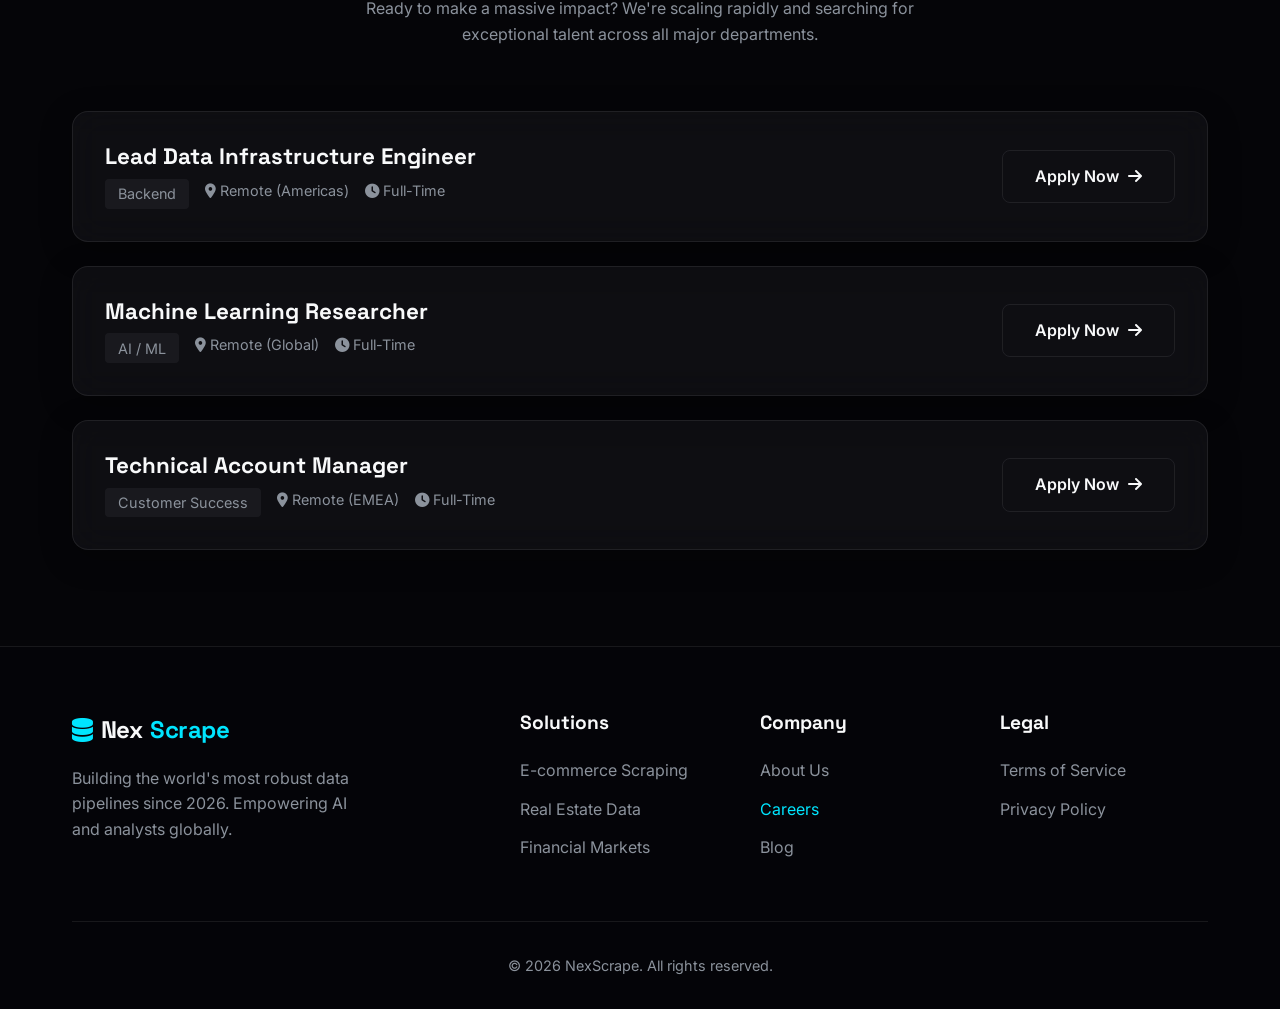
==== commit 3101aadf: "whole carrer page content change" ====
--- a/careers.html
+++ b/careers.html
@@ -43,14 +43,13 @@
         <div class="container">
             <div class="hero-content reveal">
                 <div
-                    style="display: inline-block; padding: 0.3rem 1rem; border-radius: 20px; background: rgba(123, 44, 191, 0.1); color: var(--secondary); font-size: 0.9rem; margin-bottom: 1.5rem; font-weight: 600; border: 1px solid rgba(123, 44, 191, 0.2);">
-                    👔 Join Our Team
-                </div>
-                <h1>Build the <span class="text-gradient">Future of Data</span></h1>
-                <p>We're looking for passionate engineers, data scientists, and problem solvers to help us extract value
-                    from the web's infinite complexity.</p>
+                    style="display: inline-block; padding: 0.3rem 1rem; border-radius: 20px; background: rgba(0, 229, 255, 0.1); color: var(--primary); font-size: 0.9rem; margin-bottom: 1.5rem; font-weight: 600; border: 1px solid rgba(0, 229, 255, 0.2);">
+                    🚀 We Are Actively Hiring
+                </div>
+                <h1>Shape the <span class="text-gradient">Intelligence Frontier</span></h1>
+                <p>We are on a mission to index the unindexed. Join our elite squad of innovators, researchers, and builders to power the next generation of AI and analytics.</p>
                 <div class="hero-btns">
-                    <a href="#open-positions" class="btn btn-primary">View Open Roles</a>
+                    <a href="#open-positions" class="btn btn-primary">Explore Opportunities</a>
                 </div>
             </div>
         </div>
@@ -60,42 +59,42 @@
     <section id="culture" style="background: rgba(255,255,255,0.01);">
         <div class="container">
             <div class="section-header reveal">
-                <h2>Life at NexScrape</h2>
-                <p>Remote-first, async-friendly, and mission-driven. We care about output, not hours spent in an office.
+                <h2>Why Build With Us?</h2>
+                <p>We foster an environment of high autonomy and rapid iteration. Your best work happens when you are fully supported and empowered to take risks.
                 </p>
             </div>
 
             <div class="perks-grid">
                 <div class="feature-card glass reveal">
                     <div class="feature-icon" style="color: var(--secondary); background: rgba(123,44,191,0.1);">
-                        <i class="fa-solid fa-globe"></i>
-                    </div>
-                    <h3>Work Anywhere</h3>
-                    <p>We are a fully distributed team. Work from the beach, the mountains, or your living room.</p>
+                        <i class="fa-solid fa-map-location-dot"></i>
+                    </div>
+                    <h3>100% Distributed</h3>
+                    <p>Work from anywhere in the world. We are a global operation united by a common vision, not by a physical zip code.</p>
                 </div>
 
                 <div class="feature-card glass reveal" style="transition-delay: 0.1s;">
                     <div class="feature-icon" style="color: var(--accent); background: rgba(255,0,127,0.1);">
-                        <i class="fa-solid fa-heart-pulse"></i>
-                    </div>
-                    <h3>Top-Tier Health</h3>
-                    <p>Comprehensive medical, dental, and vision coverage for you and your dependents.</p>
+                        <i class="fa-solid fa-shield-halved"></i>
+                    </div>
+                    <h3>Wellness First</h3>
+                    <p>Premium medical benefits, dedicated mental health days, and complimentary fitness memberships to keep you performing at your peak.</p>
                 </div>
 
                 <div class="feature-card glass reveal" style="transition-delay: 0.2s;">
                     <div class="feature-icon" style="color: var(--primary); background: rgba(0,229,255,0.1);">
-                        <i class="fa-solid fa-laptop-code"></i>
-                    </div>
-                    <h3>Latest Gear</h3>
-                    <p>$3,000 stipend to set up your home office with the best hardware and software.</p>
+                        <i class="fa-solid fa-desktop"></i>
+                    </div>
+                    <h3>Elite Workstation</h3>
+                    <p>Select your ideal tools. We provide a generous allowance for your preferred laptop, external displays, and ergonomic office setup.</p>
                 </div>
 
                 <div class="feature-card glass reveal" style="transition-delay: 0.3s;">
                     <div class="feature-icon" style="color: #00ff88; background: rgba(0,255,136,0.1);">
-                        <i class="fa-solid fa-plane-departure"></i>
-                    </div>
-                    <h3>Unlimited PTO</h3>
-                    <p>We trust you to manage your time. Take the breaks you need to recharge and do your best work.</p>
+                        <i class="fa-solid fa-calendar-check"></i>
+                    </div>
+                    <h3>Mandatory Time Off</h3>
+                    <p>Burnout is the absolute enemy of innovation. We ensure every team member completely unplugs for at least four weeks annually.</p>
                 </div>
             </div>
         </div>
@@ -105,18 +104,18 @@
     <section id="open-positions">
         <div class="container">
             <div class="section-header reveal">
-                <h2>Open Roles</h2>
-                <p>Find your next big opportunity. If you don't see a fit, send us your resume anyway!</p>
+                <h2>Current Openings</h2>
+                <p>Ready to make a massive impact? We're scaling rapidly and searching for exceptional talent across all major departments.</p>
             </div>
 
             <div class="job-board">
                 <!-- Job 1 -->
                 <div class="glass job-card reveal">
                     <div class="job-info">
-                        <h3>Senior Data Scientist</h3>
+                        <h3>Lead Data Infrastructure Engineer</h3>
                         <div class="job-meta">
-                            <span class="job-tag">Engineering</span>
-                            <span><i class="fa-solid fa-location-dot"></i> Remote (US/EU)</span>
+                            <span class="job-tag">Backend</span>
+                            <span><i class="fa-solid fa-location-dot"></i> Remote (Americas)</span>
                             <span><i class="fa-solid fa-clock"></i> Full-Time</span>
                         </div>
                     </div>
@@ -129,9 +128,9 @@
                 <!-- Job 2 -->
                 <div class="glass job-card reveal" style="transition-delay: 0.1s;">
                     <div class="job-info">
-                        <h3>Data Quality Analyst</h3>
+                        <h3>Machine Learning Researcher</h3>
                         <div class="job-meta">
-                            <span class="job-tag">Operations</span>
+                            <span class="job-tag">AI / ML</span>
                             <span><i class="fa-solid fa-location-dot"></i> Remote (Global)</span>
                             <span><i class="fa-solid fa-clock"></i> Full-Time</span>
                         </div>
@@ -145,10 +144,10 @@
                 <!-- Job 3 -->
                 <div class="glass job-card reveal" style="transition-delay: 0.2s;">
                     <div class="job-info">
-                        <h3>Product Marketing Manager</h3>
+                        <h3>Technical Account Manager</h3>
                         <div class="job-meta">
-                            <span class="job-tag">Marketing</span>
-                            <span><i class="fa-solid fa-location-dot"></i> Remote (Americas)</span>
+                            <span class="job-tag">Customer Success</span>
+                            <span><i class="fa-solid fa-location-dot"></i> Remote (EMEA)</span>
                             <span><i class="fa-solid fa-clock"></i> Full-Time</span>
                         </div>
                     </div>
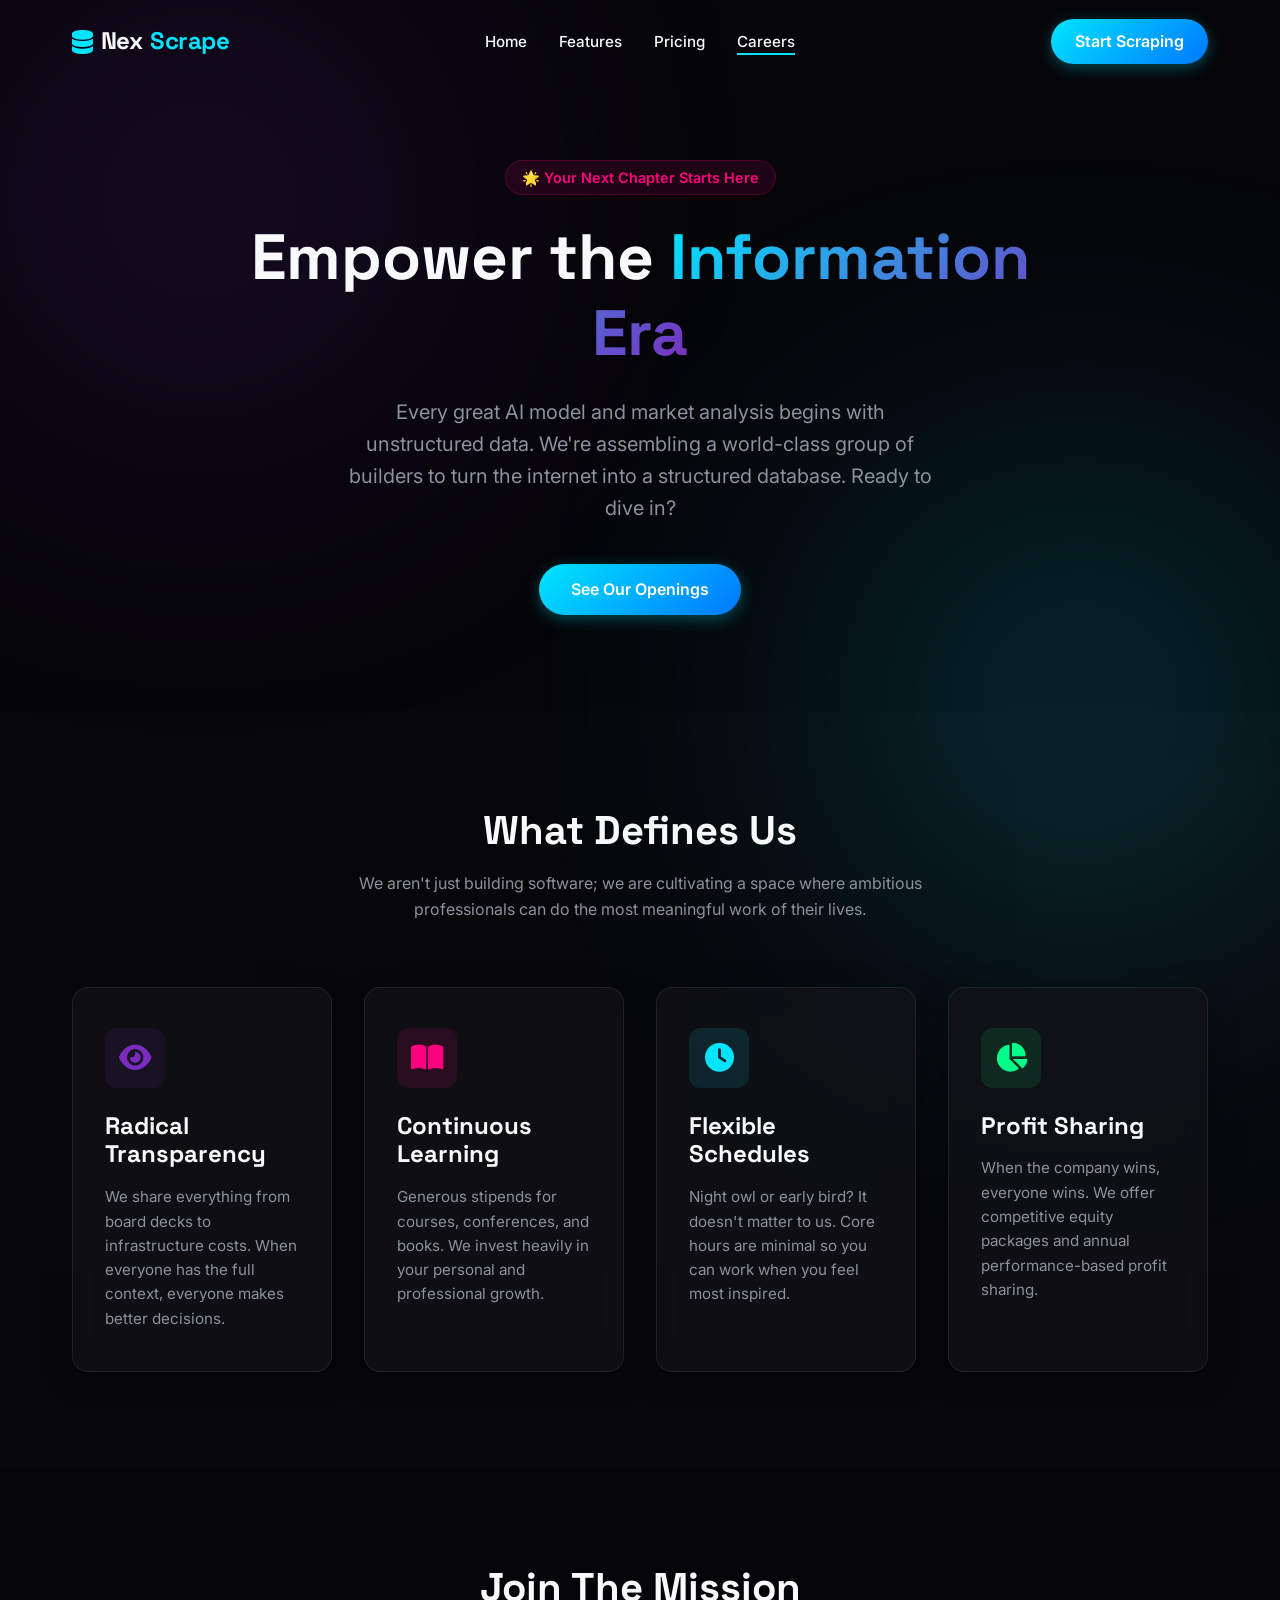
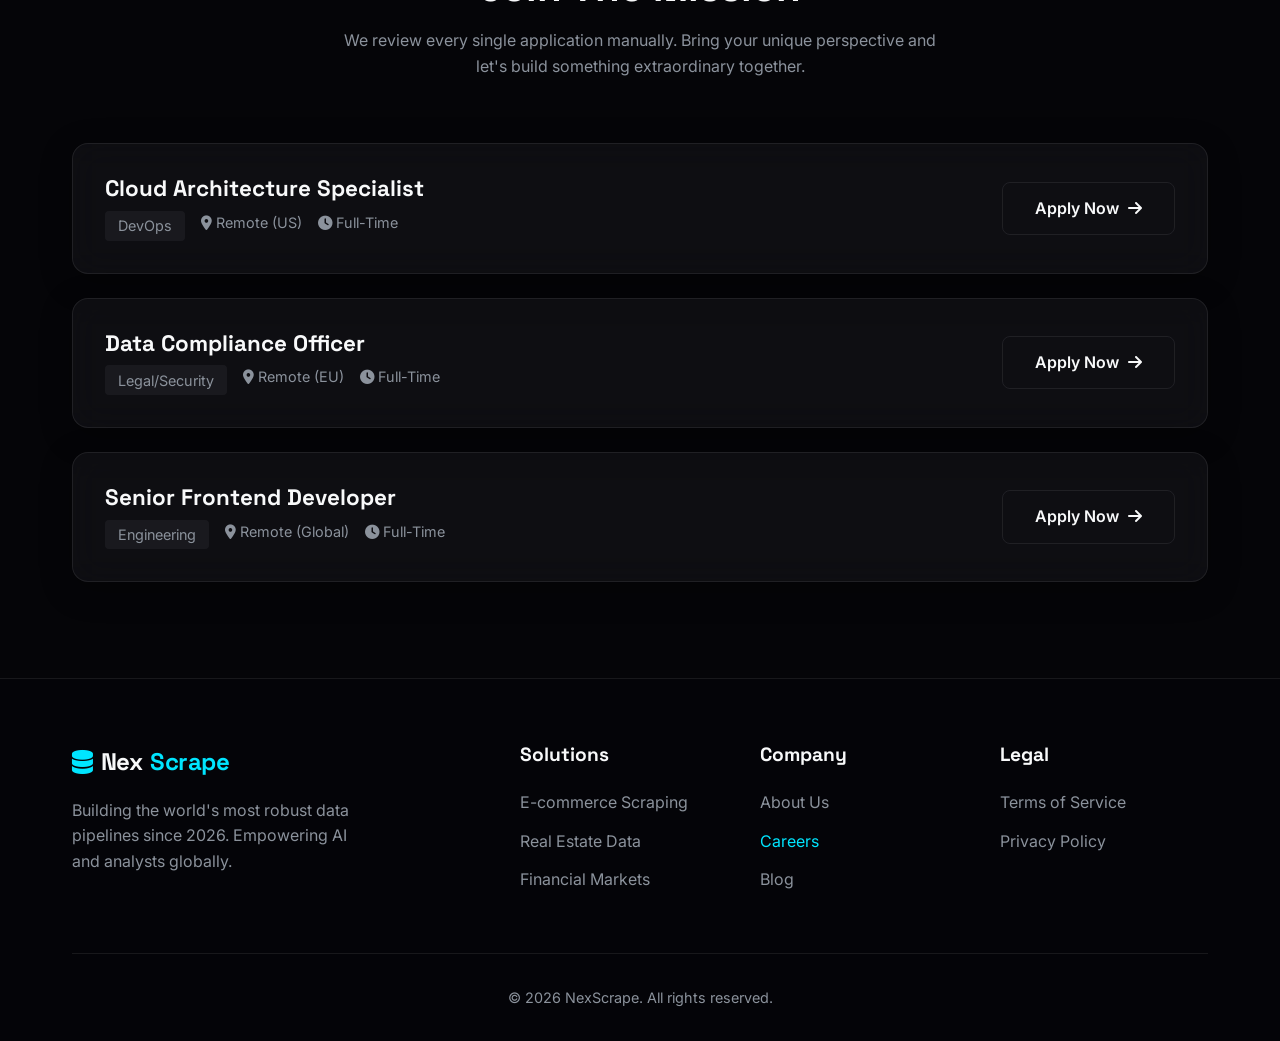
==== commit bba2d23f: "Whole Carrer Changed 2nd" ====
--- a/careers.html
+++ b/careers.html
@@ -43,13 +43,13 @@
         <div class="container">
             <div class="hero-content reveal">
                 <div
-                    style="display: inline-block; padding: 0.3rem 1rem; border-radius: 20px; background: rgba(0, 229, 255, 0.1); color: var(--primary); font-size: 0.9rem; margin-bottom: 1.5rem; font-weight: 600; border: 1px solid rgba(0, 229, 255, 0.2);">
-                    🚀 We Are Actively Hiring
-                </div>
-                <h1>Shape the <span class="text-gradient">Intelligence Frontier</span></h1>
-                <p>We are on a mission to index the unindexed. Join our elite squad of innovators, researchers, and builders to power the next generation of AI and analytics.</p>
+                    style="display: inline-block; padding: 0.3rem 1rem; border-radius: 20px; background: rgba(255, 0, 127, 0.1); color: var(--accent); font-size: 0.9rem; margin-bottom: 1.5rem; font-weight: 600; border: 1px solid rgba(255, 0, 127, 0.2);">
+                    🌟 Your Next Chapter Starts Here
+                </div>
+                <h1>Empower the <span class="text-gradient">Information Era</span></h1>
+                <p>Every great AI model and market analysis begins with unstructured data. We're assembling a world-class group of builders to turn the internet into a structured database. Ready to dive in?</p>
                 <div class="hero-btns">
-                    <a href="#open-positions" class="btn btn-primary">Explore Opportunities</a>
+                    <a href="#open-positions" class="btn btn-primary">See Our Openings</a>
                 </div>
             </div>
         </div>
@@ -59,42 +59,42 @@
     <section id="culture" style="background: rgba(255,255,255,0.01);">
         <div class="container">
             <div class="section-header reveal">
-                <h2>Why Build With Us?</h2>
-                <p>We foster an environment of high autonomy and rapid iteration. Your best work happens when you are fully supported and empowered to take risks.
+                <h2>What Defines Us</h2>
+                <p>We aren't just building software; we are cultivating a space where ambitious professionals can do the most meaningful work of their lives.
                 </p>
             </div>
 
             <div class="perks-grid">
                 <div class="feature-card glass reveal">
                     <div class="feature-icon" style="color: var(--secondary); background: rgba(123,44,191,0.1);">
-                        <i class="fa-solid fa-map-location-dot"></i>
-                    </div>
-                    <h3>100% Distributed</h3>
-                    <p>Work from anywhere in the world. We are a global operation united by a common vision, not by a physical zip code.</p>
+                        <i class="fa-solid fa-eye"></i>
+                    </div>
+                    <h3>Radical Transparency</h3>
+                    <p>We share everything from board decks to infrastructure costs. When everyone has the full context, everyone makes better decisions.</p>
                 </div>
 
                 <div class="feature-card glass reveal" style="transition-delay: 0.1s;">
                     <div class="feature-icon" style="color: var(--accent); background: rgba(255,0,127,0.1);">
-                        <i class="fa-solid fa-shield-halved"></i>
-                    </div>
-                    <h3>Wellness First</h3>
-                    <p>Premium medical benefits, dedicated mental health days, and complimentary fitness memberships to keep you performing at your peak.</p>
+                        <i class="fa-solid fa-book-open"></i>
+                    </div>
+                    <h3>Continuous Learning</h3>
+                    <p>Generous stipends for courses, conferences, and books. We invest heavily in your personal and professional growth.</p>
                 </div>
 
                 <div class="feature-card glass reveal" style="transition-delay: 0.2s;">
                     <div class="feature-icon" style="color: var(--primary); background: rgba(0,229,255,0.1);">
-                        <i class="fa-solid fa-desktop"></i>
-                    </div>
-                    <h3>Elite Workstation</h3>
-                    <p>Select your ideal tools. We provide a generous allowance for your preferred laptop, external displays, and ergonomic office setup.</p>
+                        <i class="fa-solid fa-clock"></i>
+                    </div>
+                    <h3>Flexible Schedules</h3>
+                    <p>Night owl or early bird? It doesn't matter to us. Core hours are minimal so you can work when you feel most inspired.</p>
                 </div>
 
                 <div class="feature-card glass reveal" style="transition-delay: 0.3s;">
                     <div class="feature-icon" style="color: #00ff88; background: rgba(0,255,136,0.1);">
-                        <i class="fa-solid fa-calendar-check"></i>
-                    </div>
-                    <h3>Mandatory Time Off</h3>
-                    <p>Burnout is the absolute enemy of innovation. We ensure every team member completely unplugs for at least four weeks annually.</p>
+                        <i class="fa-solid fa-chart-pie"></i>
+                    </div>
+                    <h3>Profit Sharing</h3>
+                    <p>When the company wins, everyone wins. We offer competitive equity packages and annual performance-based profit sharing.</p>
                 </div>
             </div>
         </div>
@@ -104,18 +104,18 @@
     <section id="open-positions">
         <div class="container">
             <div class="section-header reveal">
-                <h2>Current Openings</h2>
-                <p>Ready to make a massive impact? We're scaling rapidly and searching for exceptional talent across all major departments.</p>
+                <h2>Join The Mission</h2>
+                <p>We review every single application manually. Bring your unique perspective and let's build something extraordinary together.</p>
             </div>
 
             <div class="job-board">
                 <!-- Job 1 -->
                 <div class="glass job-card reveal">
                     <div class="job-info">
-                        <h3>Lead Data Infrastructure Engineer</h3>
+                        <h3>Cloud Architecture Specialist</h3>
                         <div class="job-meta">
-                            <span class="job-tag">Backend</span>
-                            <span><i class="fa-solid fa-location-dot"></i> Remote (Americas)</span>
+                            <span class="job-tag">DevOps</span>
+                            <span><i class="fa-solid fa-location-dot"></i> Remote (US)</span>
                             <span><i class="fa-solid fa-clock"></i> Full-Time</span>
                         </div>
                     </div>
@@ -128,10 +128,10 @@
                 <!-- Job 2 -->
                 <div class="glass job-card reveal" style="transition-delay: 0.1s;">
                     <div class="job-info">
-                        <h3>Machine Learning Researcher</h3>
+                        <h3>Data Compliance Officer</h3>
                         <div class="job-meta">
-                            <span class="job-tag">AI / ML</span>
-                            <span><i class="fa-solid fa-location-dot"></i> Remote (Global)</span>
+                            <span class="job-tag">Legal/Security</span>
+                            <span><i class="fa-solid fa-location-dot"></i> Remote (EU)</span>
                             <span><i class="fa-solid fa-clock"></i> Full-Time</span>
                         </div>
                     </div>
@@ -144,10 +144,10 @@
                 <!-- Job 3 -->
                 <div class="glass job-card reveal" style="transition-delay: 0.2s;">
                     <div class="job-info">
-                        <h3>Technical Account Manager</h3>
+                        <h3>Senior Frontend Developer</h3>
                         <div class="job-meta">
-                            <span class="job-tag">Customer Success</span>
-                            <span><i class="fa-solid fa-location-dot"></i> Remote (EMEA)</span>
+                            <span class="job-tag">Engineering</span>
+                            <span><i class="fa-solid fa-location-dot"></i> Remote (Global)</span>
                             <span><i class="fa-solid fa-clock"></i> Full-Time</span>
                         </div>
                     </div>
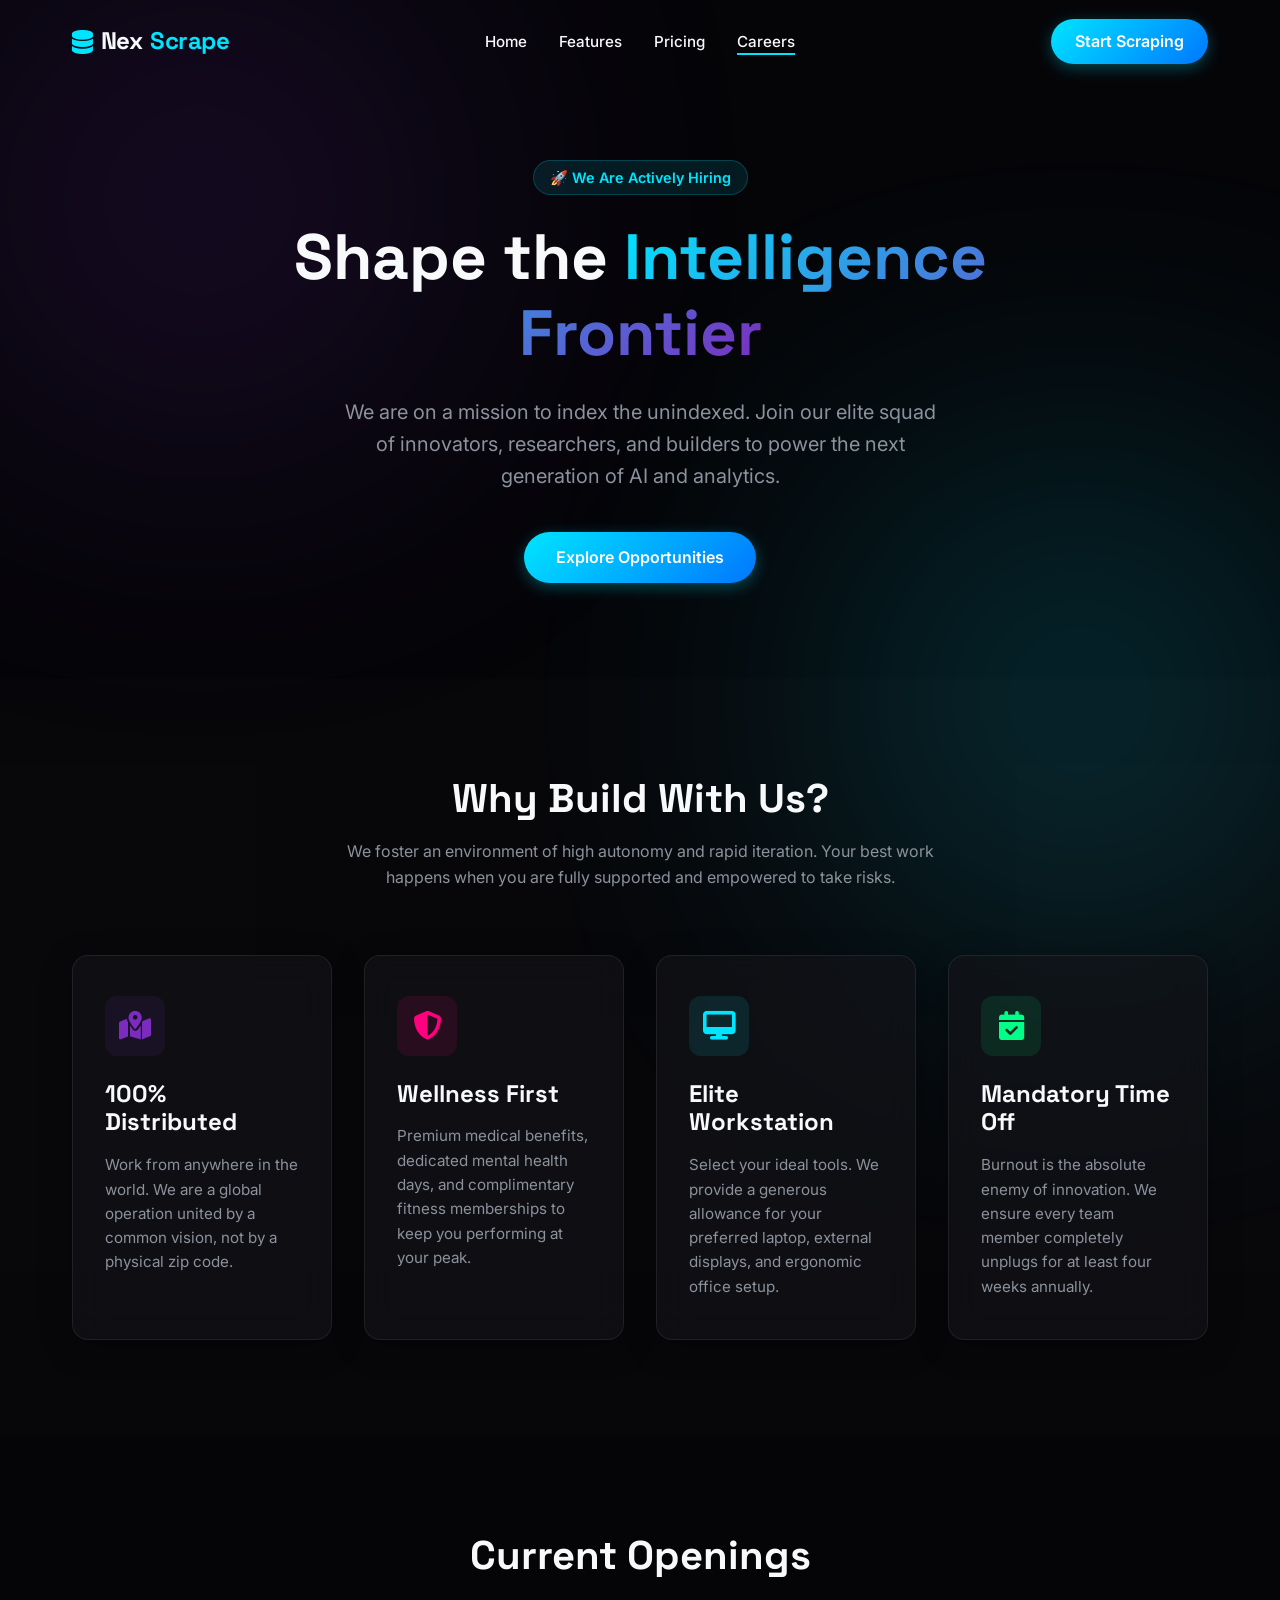
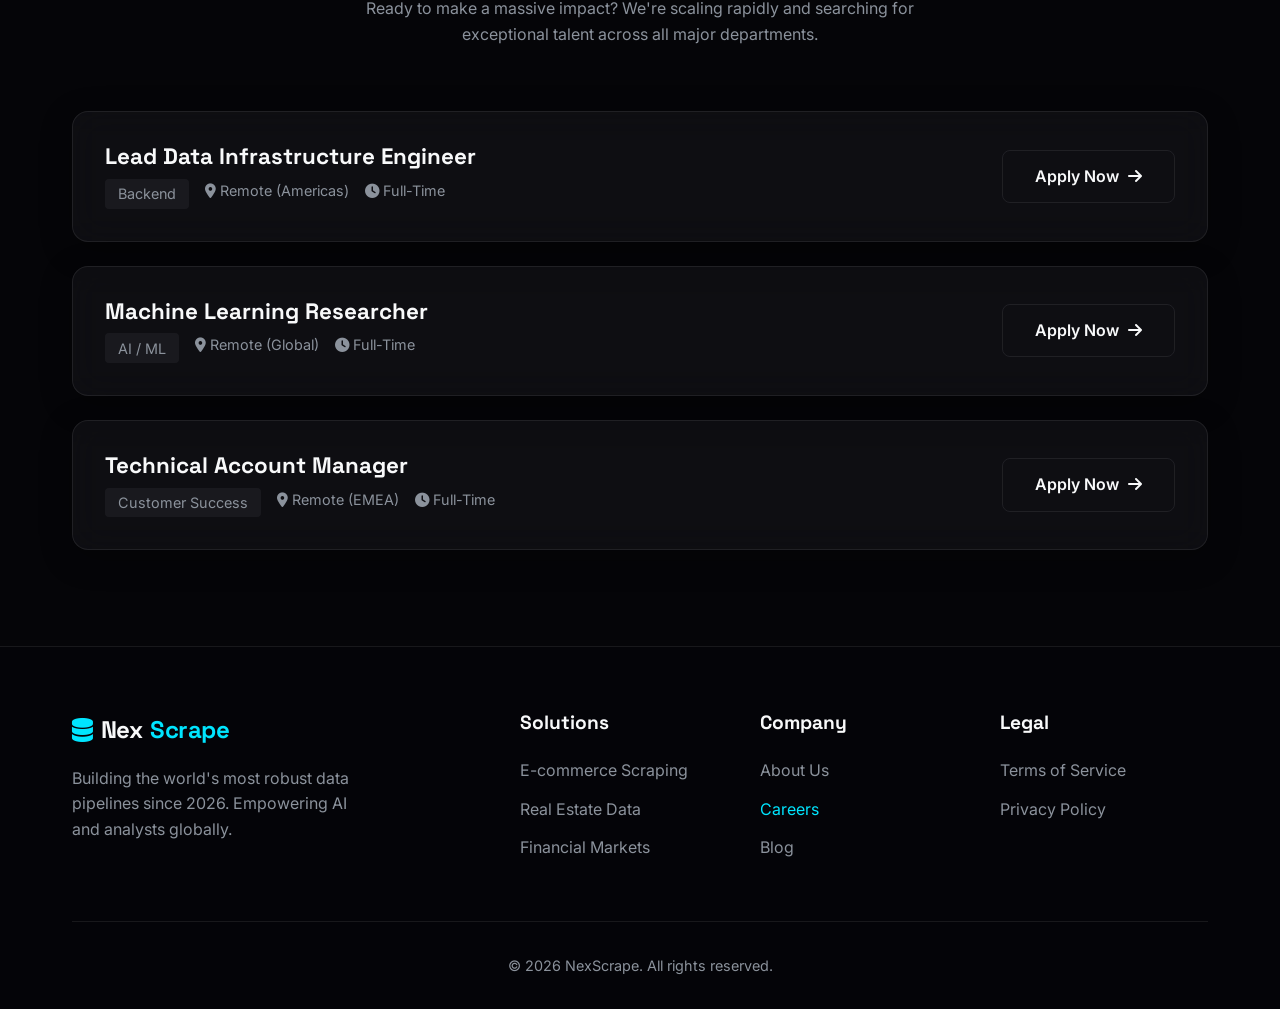
==== commit 5d5d5e9f: "carrer page 3rd" ====
--- a/careers.html
+++ b/careers.html
@@ -43,13 +43,14 @@
         <div class="container">
             <div class="hero-content reveal">
                 <div
-                    style="display: inline-block; padding: 0.3rem 1rem; border-radius: 20px; background: rgba(255, 0, 127, 0.1); color: var(--accent); font-size: 0.9rem; margin-bottom: 1.5rem; font-weight: 600; border: 1px solid rgba(255, 0, 127, 0.2);">
-                    🌟 Your Next Chapter Starts Here
-                </div>
-                <h1>Empower the <span class="text-gradient">Information Era</span></h1>
-                <p>Every great AI model and market analysis begins with unstructured data. We're assembling a world-class group of builders to turn the internet into a structured database. Ready to dive in?</p>
+                    style="display: inline-block; padding: 0.3rem 1rem; border-radius: 20px; background: rgba(0, 229, 255, 0.1); color: var(--primary); font-size: 0.9rem; margin-bottom: 1.5rem; font-weight: 600; border: 1px solid rgba(0, 229, 255, 0.2);">
+                    🚀 We Are Actively Hiring
+                </div>
+                <h1>Shape the <span class="text-gradient">Intelligence Frontier</span></h1>
+                <p>We are on a mission to index the unindexed. Join our elite squad of innovators, researchers, and
+                    builders to power the next generation of AI and analytics.</p>
                 <div class="hero-btns">
-                    <a href="#open-positions" class="btn btn-primary">See Our Openings</a>
+                    <a href="#open-positions" class="btn btn-primary">Explore Opportunities</a>
                 </div>
             </div>
         </div>
@@ -59,42 +60,47 @@
     <section id="culture" style="background: rgba(255,255,255,0.01);">
         <div class="container">
             <div class="section-header reveal">
-                <h2>What Defines Us</h2>
-                <p>We aren't just building software; we are cultivating a space where ambitious professionals can do the most meaningful work of their lives.
+                <h2>Why Build With Us?</h2>
+                <p>We foster an environment of high autonomy and rapid iteration. Your best work happens when you are
+                    fully supported and empowered to take risks.
                 </p>
             </div>
 
             <div class="perks-grid">
                 <div class="feature-card glass reveal">
                     <div class="feature-icon" style="color: var(--secondary); background: rgba(123,44,191,0.1);">
-                        <i class="fa-solid fa-eye"></i>
-                    </div>
-                    <h3>Radical Transparency</h3>
-                    <p>We share everything from board decks to infrastructure costs. When everyone has the full context, everyone makes better decisions.</p>
+                        <i class="fa-solid fa-map-location-dot"></i>
+                    </div>
+                    <h3>100% Distributed</h3>
+                    <p>Work from anywhere in the world. We are a global operation united by a common vision, not by a
+                        physical zip code.</p>
                 </div>
 
                 <div class="feature-card glass reveal" style="transition-delay: 0.1s;">
                     <div class="feature-icon" style="color: var(--accent); background: rgba(255,0,127,0.1);">
-                        <i class="fa-solid fa-book-open"></i>
-                    </div>
-                    <h3>Continuous Learning</h3>
-                    <p>Generous stipends for courses, conferences, and books. We invest heavily in your personal and professional growth.</p>
+                        <i class="fa-solid fa-shield-halved"></i>
+                    </div>
+                    <h3>Wellness First</h3>
+                    <p>Premium medical benefits, dedicated mental health days, and complimentary fitness memberships to
+                        keep you performing at your peak.</p>
                 </div>
 
                 <div class="feature-card glass reveal" style="transition-delay: 0.2s;">
                     <div class="feature-icon" style="color: var(--primary); background: rgba(0,229,255,0.1);">
-                        <i class="fa-solid fa-clock"></i>
-                    </div>
-                    <h3>Flexible Schedules</h3>
-                    <p>Night owl or early bird? It doesn't matter to us. Core hours are minimal so you can work when you feel most inspired.</p>
+                        <i class="fa-solid fa-desktop"></i>
+                    </div>
+                    <h3>Elite Workstation</h3>
+                    <p>Select your ideal tools. We provide a generous allowance for your preferred laptop, external
+                        displays, and ergonomic office setup.</p>
                 </div>
 
                 <div class="feature-card glass reveal" style="transition-delay: 0.3s;">
                     <div class="feature-icon" style="color: #00ff88; background: rgba(0,255,136,0.1);">
-                        <i class="fa-solid fa-chart-pie"></i>
-                    </div>
-                    <h3>Profit Sharing</h3>
-                    <p>When the company wins, everyone wins. We offer competitive equity packages and annual performance-based profit sharing.</p>
+                        <i class="fa-solid fa-calendar-check"></i>
+                    </div>
+                    <h3>Mandatory Time Off</h3>
+                    <p>Burnout is the absolute enemy of innovation. We ensure every team member completely unplugs for
+                        at least four weeks annually.</p>
                 </div>
             </div>
         </div>
@@ -104,18 +110,19 @@
     <section id="open-positions">
         <div class="container">
             <div class="section-header reveal">
-                <h2>Join The Mission</h2>
-                <p>We review every single application manually. Bring your unique perspective and let's build something extraordinary together.</p>
+                <h2>Current Openings</h2>
+                <p>Ready to make a massive impact? We're scaling rapidly and searching for exceptional talent across all
+                    major departments.</p>
             </div>
 
             <div class="job-board">
                 <!-- Job 1 -->
                 <div class="glass job-card reveal">
                     <div class="job-info">
-                        <h3>Cloud Architecture Specialist</h3>
+                        <h3>Lead Data Infrastructure Engineer</h3>
                         <div class="job-meta">
-                            <span class="job-tag">DevOps</span>
-                            <span><i class="fa-solid fa-location-dot"></i> Remote (US)</span>
+                            <span class="job-tag">Backend</span>
+                            <span><i class="fa-solid fa-location-dot"></i> Remote (Americas)</span>
                             <span><i class="fa-solid fa-clock"></i> Full-Time</span>
                         </div>
                     </div>
@@ -128,10 +135,10 @@
                 <!-- Job 2 -->
                 <div class="glass job-card reveal" style="transition-delay: 0.1s;">
                     <div class="job-info">
-                        <h3>Data Compliance Officer</h3>
+                        <h3>Machine Learning Researcher</h3>
                         <div class="job-meta">
-                            <span class="job-tag">Legal/Security</span>
-                            <span><i class="fa-solid fa-location-dot"></i> Remote (EU)</span>
+                            <span class="job-tag">AI / ML</span>
+                            <span><i class="fa-solid fa-location-dot"></i> Remote (Global)</span>
                             <span><i class="fa-solid fa-clock"></i> Full-Time</span>
                         </div>
                     </div>
@@ -144,10 +151,10 @@
                 <!-- Job 3 -->
                 <div class="glass job-card reveal" style="transition-delay: 0.2s;">
                     <div class="job-info">
-                        <h3>Senior Frontend Developer</h3>
+                        <h3>Technical Account Manager</h3>
                         <div class="job-meta">
-                            <span class="job-tag">Engineering</span>
-                            <span><i class="fa-solid fa-location-dot"></i> Remote (Global)</span>
+                            <span class="job-tag">Customer Success</span>
+                            <span><i class="fa-solid fa-location-dot"></i> Remote (EMEA)</span>
                             <span><i class="fa-solid fa-clock"></i> Full-Time</span>
                         </div>
                     </div>
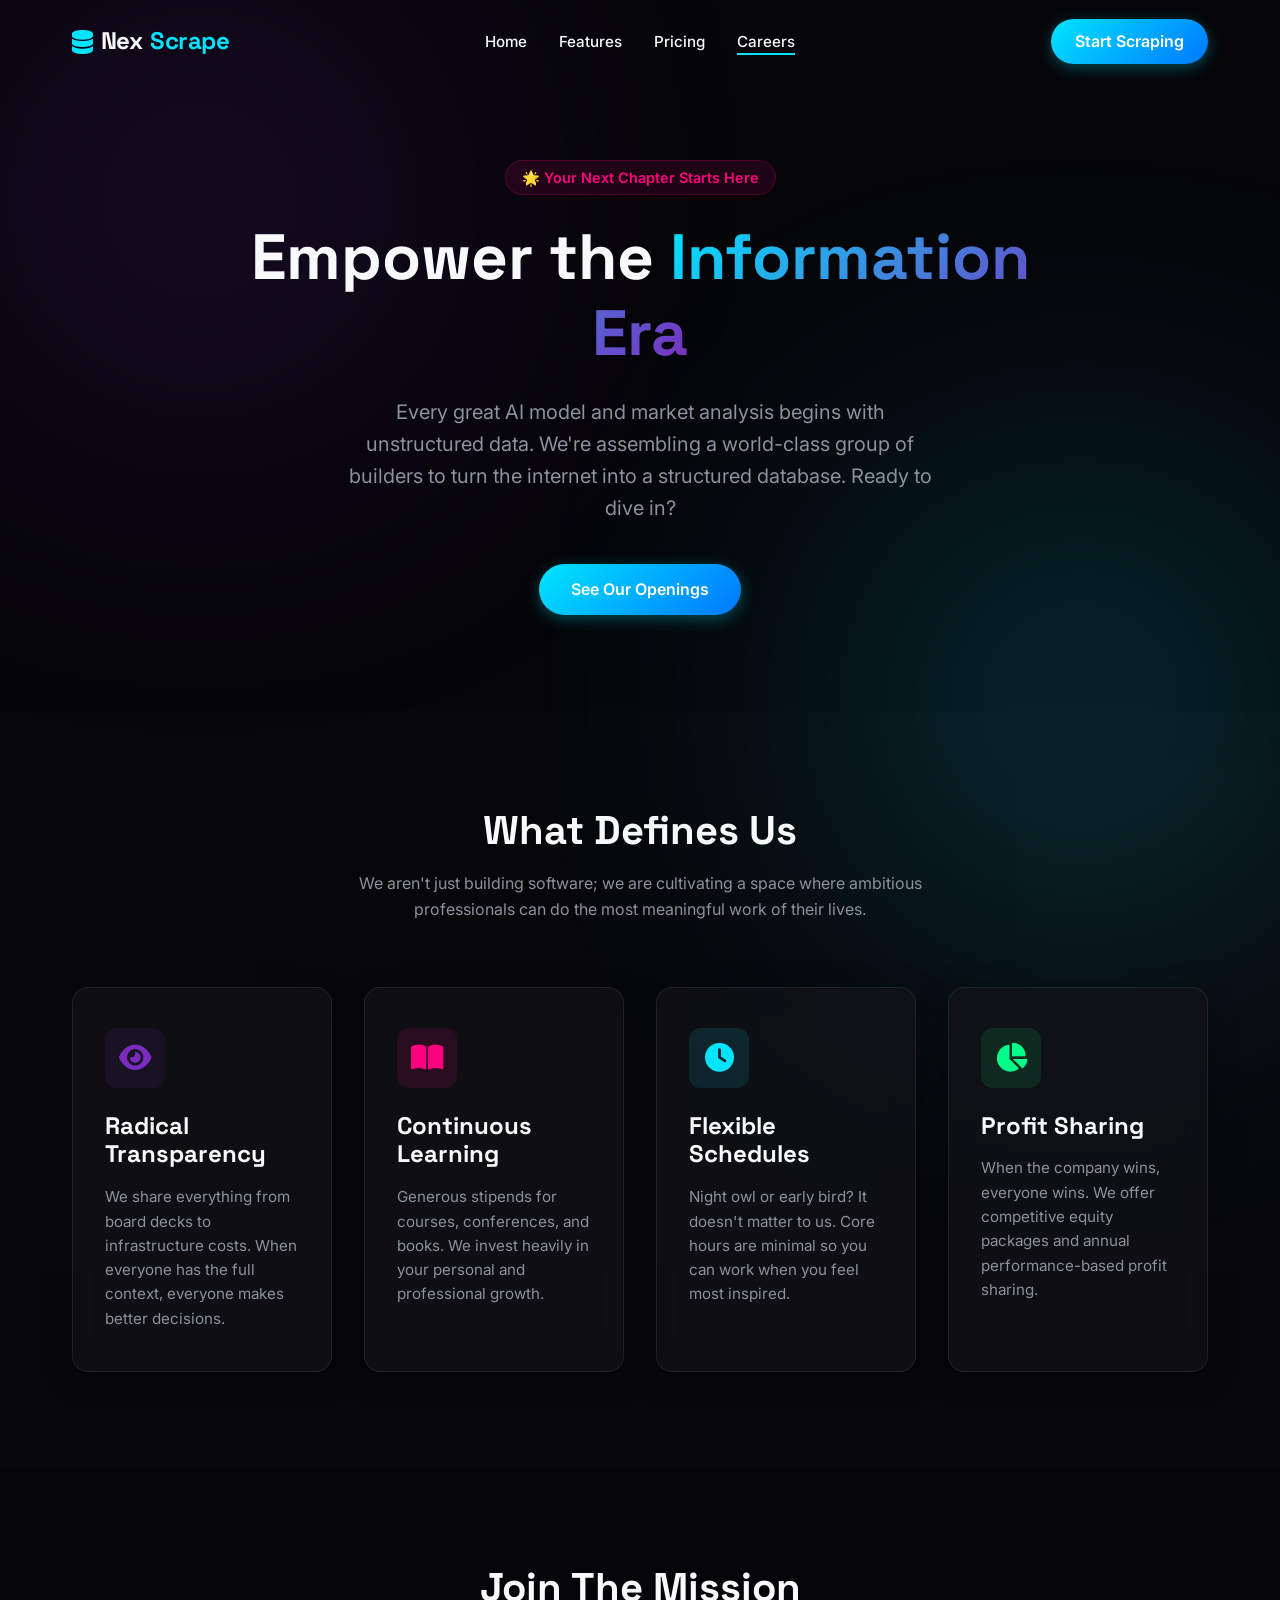
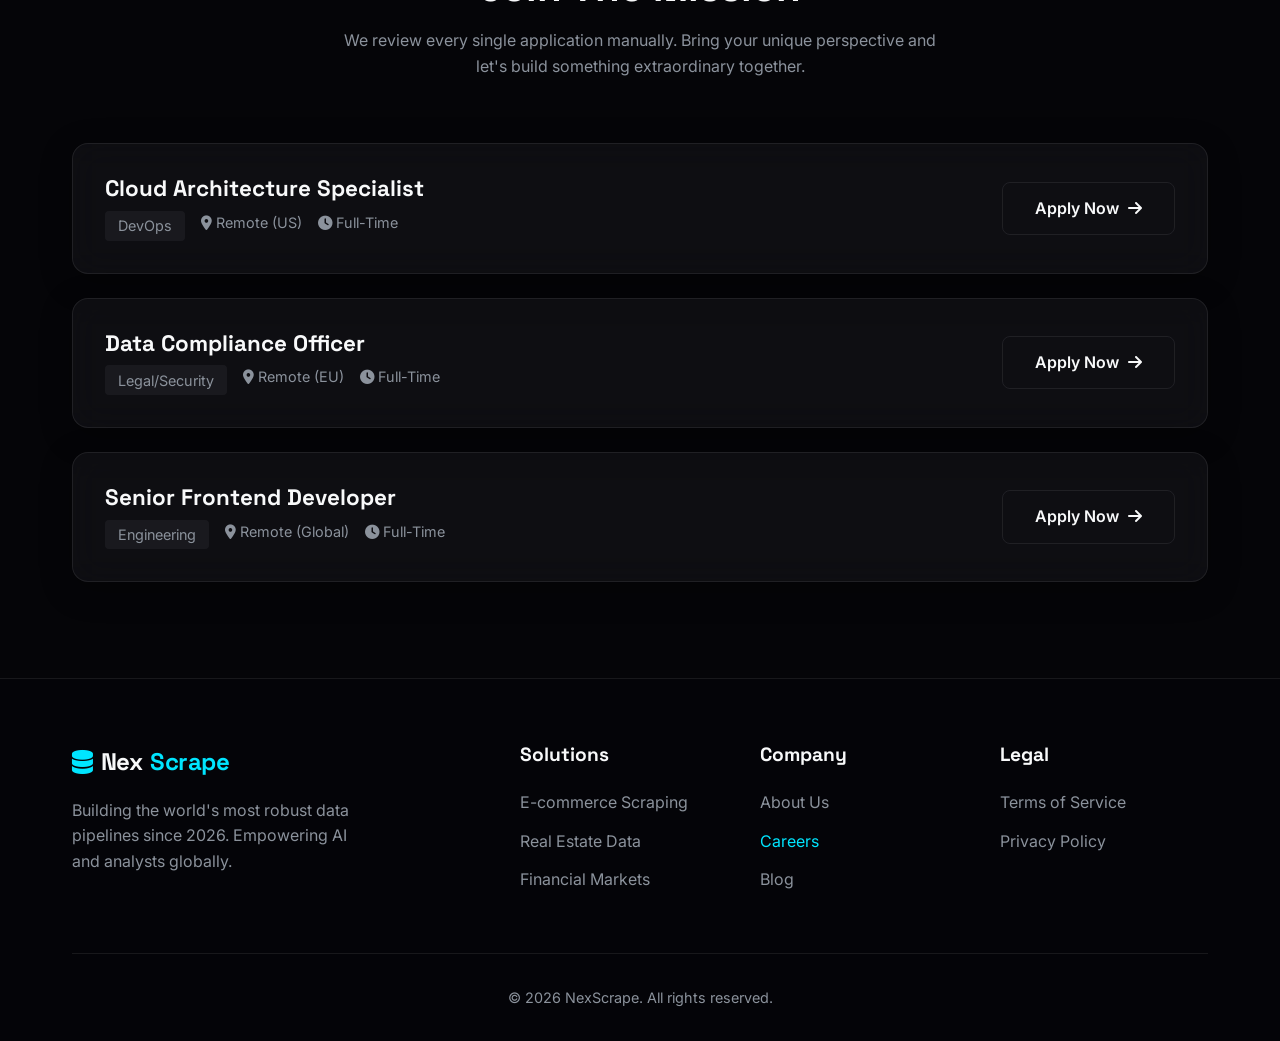
==== commit fd5b720f: "4th change carrer" ====
--- a/careers.html
+++ b/careers.html
@@ -43,14 +43,14 @@
         <div class="container">
             <div class="hero-content reveal">
                 <div
-                    style="display: inline-block; padding: 0.3rem 1rem; border-radius: 20px; background: rgba(0, 229, 255, 0.1); color: var(--primary); font-size: 0.9rem; margin-bottom: 1.5rem; font-weight: 600; border: 1px solid rgba(0, 229, 255, 0.2);">
-                    🚀 We Are Actively Hiring
-                </div>
-                <h1>Shape the <span class="text-gradient">Intelligence Frontier</span></h1>
-                <p>We are on a mission to index the unindexed. Join our elite squad of innovators, researchers, and
-                    builders to power the next generation of AI and analytics.</p>
+                    style="display: inline-block; padding: 0.3rem 1rem; border-radius: 20px; background: rgba(255, 0, 127, 0.1); color: var(--accent); font-size: 0.9rem; margin-bottom: 1.5rem; font-weight: 600; border: 1px solid rgba(255, 0, 127, 0.2);">
+                    🌟 Your Next Chapter Starts Here
+                </div>
+                <h1>Empower the <span class="text-gradient">Information Era</span></h1>
+                <p>Every great AI model and market analysis begins with unstructured data. We're assembling a
+                    world-class group of builders to turn the internet into a structured database. Ready to dive in?</p>
                 <div class="hero-btns">
-                    <a href="#open-positions" class="btn btn-primary">Explore Opportunities</a>
+                    <a href="#open-positions" class="btn btn-primary">See Our Openings</a>
                 </div>
             </div>
         </div>
@@ -60,47 +60,47 @@
     <section id="culture" style="background: rgba(255,255,255,0.01);">
         <div class="container">
             <div class="section-header reveal">
-                <h2>Why Build With Us?</h2>
-                <p>We foster an environment of high autonomy and rapid iteration. Your best work happens when you are
-                    fully supported and empowered to take risks.
+                <h2>What Defines Us</h2>
+                <p>We aren't just building software; we are cultivating a space where ambitious professionals can do the
+                    most meaningful work of their lives.
                 </p>
             </div>
 
             <div class="perks-grid">
                 <div class="feature-card glass reveal">
                     <div class="feature-icon" style="color: var(--secondary); background: rgba(123,44,191,0.1);">
-                        <i class="fa-solid fa-map-location-dot"></i>
-                    </div>
-                    <h3>100% Distributed</h3>
-                    <p>Work from anywhere in the world. We are a global operation united by a common vision, not by a
-                        physical zip code.</p>
+                        <i class="fa-solid fa-eye"></i>
+                    </div>
+                    <h3>Radical Transparency</h3>
+                    <p>We share everything from board decks to infrastructure costs. When everyone has the full context,
+                        everyone makes better decisions.</p>
                 </div>
 
                 <div class="feature-card glass reveal" style="transition-delay: 0.1s;">
                     <div class="feature-icon" style="color: var(--accent); background: rgba(255,0,127,0.1);">
-                        <i class="fa-solid fa-shield-halved"></i>
-                    </div>
-                    <h3>Wellness First</h3>
-                    <p>Premium medical benefits, dedicated mental health days, and complimentary fitness memberships to
-                        keep you performing at your peak.</p>
+                        <i class="fa-solid fa-book-open"></i>
+                    </div>
+                    <h3>Continuous Learning</h3>
+                    <p>Generous stipends for courses, conferences, and books. We invest heavily in your personal and
+                        professional growth.</p>
                 </div>
 
                 <div class="feature-card glass reveal" style="transition-delay: 0.2s;">
                     <div class="feature-icon" style="color: var(--primary); background: rgba(0,229,255,0.1);">
-                        <i class="fa-solid fa-desktop"></i>
-                    </div>
-                    <h3>Elite Workstation</h3>
-                    <p>Select your ideal tools. We provide a generous allowance for your preferred laptop, external
-                        displays, and ergonomic office setup.</p>
+                        <i class="fa-solid fa-clock"></i>
+                    </div>
+                    <h3>Flexible Schedules</h3>
+                    <p>Night owl or early bird? It doesn't matter to us. Core hours are minimal so you can work when you
+                        feel most inspired.</p>
                 </div>
 
                 <div class="feature-card glass reveal" style="transition-delay: 0.3s;">
                     <div class="feature-icon" style="color: #00ff88; background: rgba(0,255,136,0.1);">
-                        <i class="fa-solid fa-calendar-check"></i>
-                    </div>
-                    <h3>Mandatory Time Off</h3>
-                    <p>Burnout is the absolute enemy of innovation. We ensure every team member completely unplugs for
-                        at least four weeks annually.</p>
+                        <i class="fa-solid fa-chart-pie"></i>
+                    </div>
+                    <h3>Profit Sharing</h3>
+                    <p>When the company wins, everyone wins. We offer competitive equity packages and annual
+                        performance-based profit sharing.</p>
                 </div>
             </div>
         </div>
@@ -110,19 +110,19 @@
     <section id="open-positions">
         <div class="container">
             <div class="section-header reveal">
-                <h2>Current Openings</h2>
-                <p>Ready to make a massive impact? We're scaling rapidly and searching for exceptional talent across all
-                    major departments.</p>
+                <h2>Join The Mission</h2>
+                <p>We review every single application manually. Bring your unique perspective and let's build something
+                    extraordinary together.</p>
             </div>
 
             <div class="job-board">
                 <!-- Job 1 -->
                 <div class="glass job-card reveal">
                     <div class="job-info">
-                        <h3>Lead Data Infrastructure Engineer</h3>
+                        <h3>Cloud Architecture Specialist</h3>
                         <div class="job-meta">
-                            <span class="job-tag">Backend</span>
-                            <span><i class="fa-solid fa-location-dot"></i> Remote (Americas)</span>
+                            <span class="job-tag">DevOps</span>
+                            <span><i class="fa-solid fa-location-dot"></i> Remote (US)</span>
                             <span><i class="fa-solid fa-clock"></i> Full-Time</span>
                         </div>
                     </div>
@@ -135,10 +135,10 @@
                 <!-- Job 2 -->
                 <div class="glass job-card reveal" style="transition-delay: 0.1s;">
                     <div class="job-info">
-                        <h3>Machine Learning Researcher</h3>
+                        <h3>Data Compliance Officer</h3>
                         <div class="job-meta">
-                            <span class="job-tag">AI / ML</span>
-                            <span><i class="fa-solid fa-location-dot"></i> Remote (Global)</span>
+                            <span class="job-tag">Legal/Security</span>
+                            <span><i class="fa-solid fa-location-dot"></i> Remote (EU)</span>
                             <span><i class="fa-solid fa-clock"></i> Full-Time</span>
                         </div>
                     </div>
@@ -151,10 +151,10 @@
                 <!-- Job 3 -->
                 <div class="glass job-card reveal" style="transition-delay: 0.2s;">
                     <div class="job-info">
-                        <h3>Technical Account Manager</h3>
+                        <h3>Senior Frontend Developer</h3>
                         <div class="job-meta">
-                            <span class="job-tag">Customer Success</span>
-                            <span><i class="fa-solid fa-location-dot"></i> Remote (EMEA)</span>
+                            <span class="job-tag">Engineering</span>
+                            <span><i class="fa-solid fa-location-dot"></i> Remote (Global)</span>
                             <span><i class="fa-solid fa-clock"></i> Full-Time</span>
                         </div>
                     </div>
